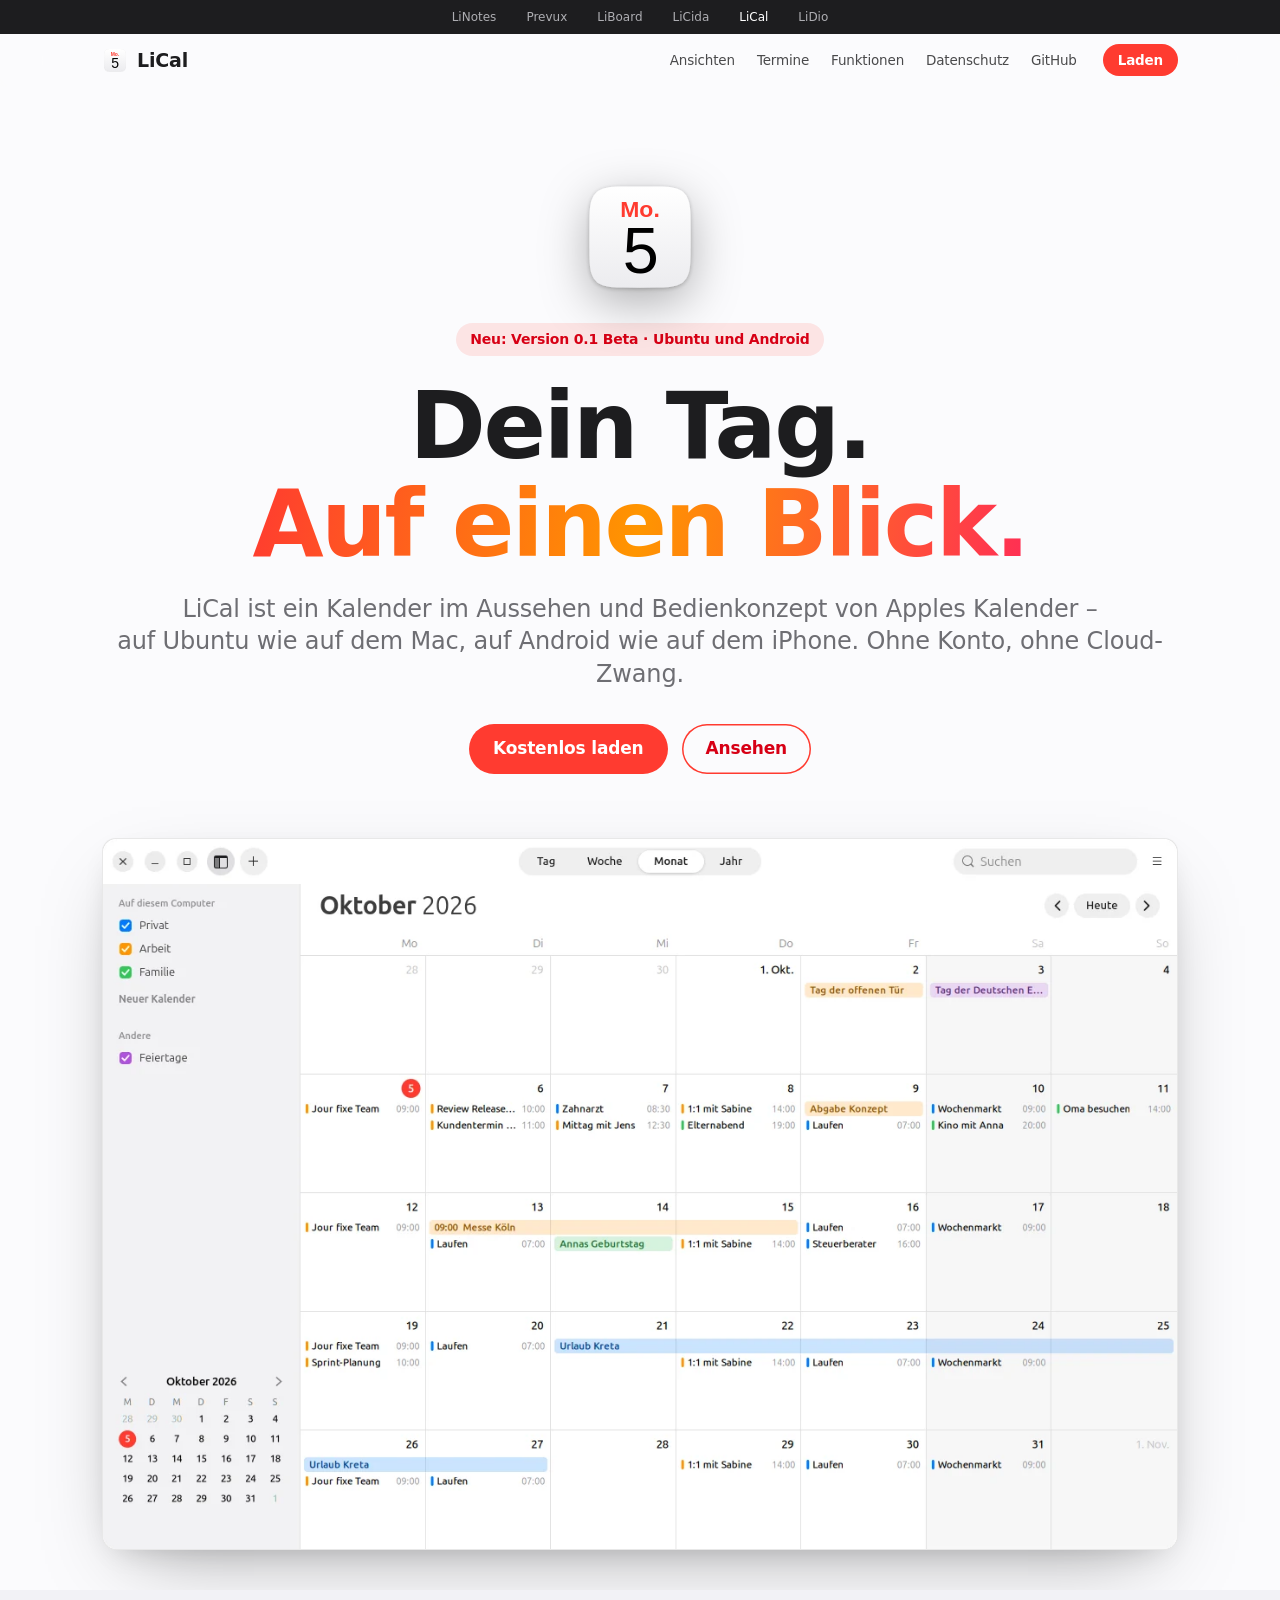
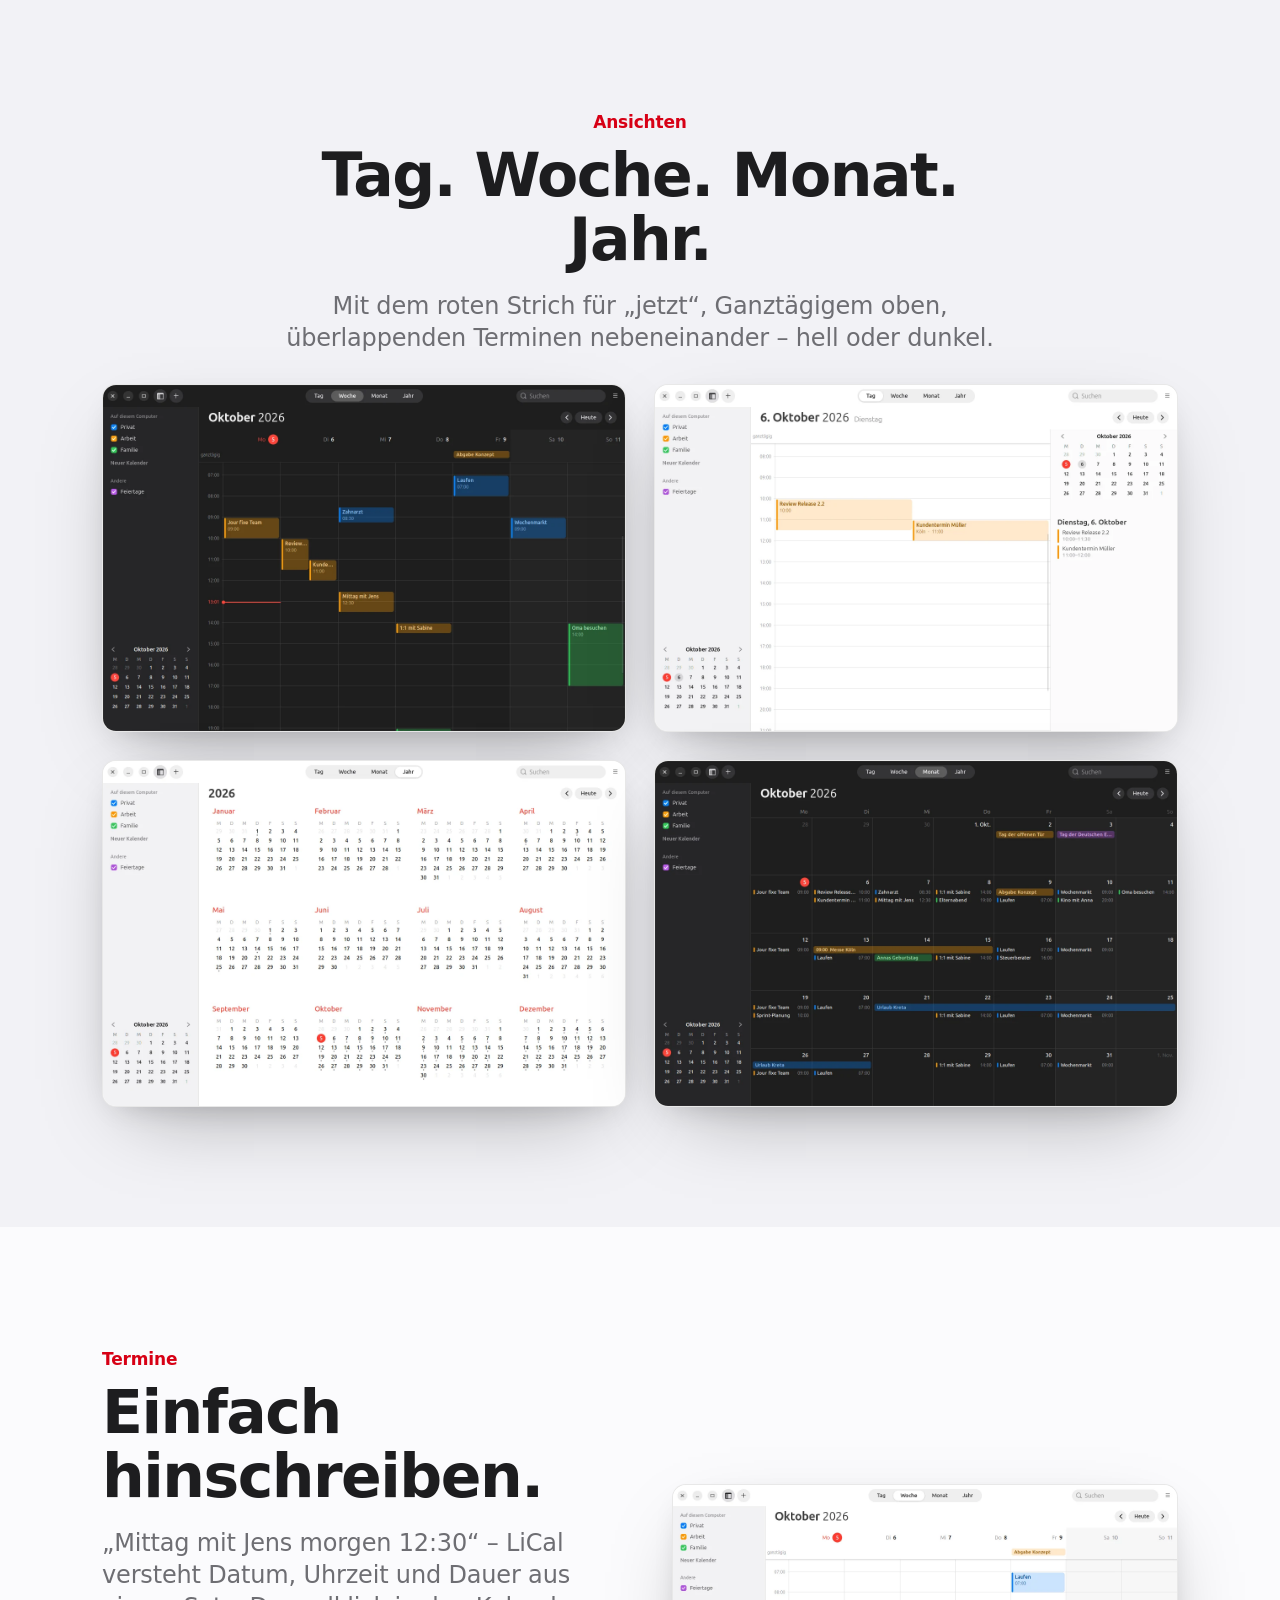
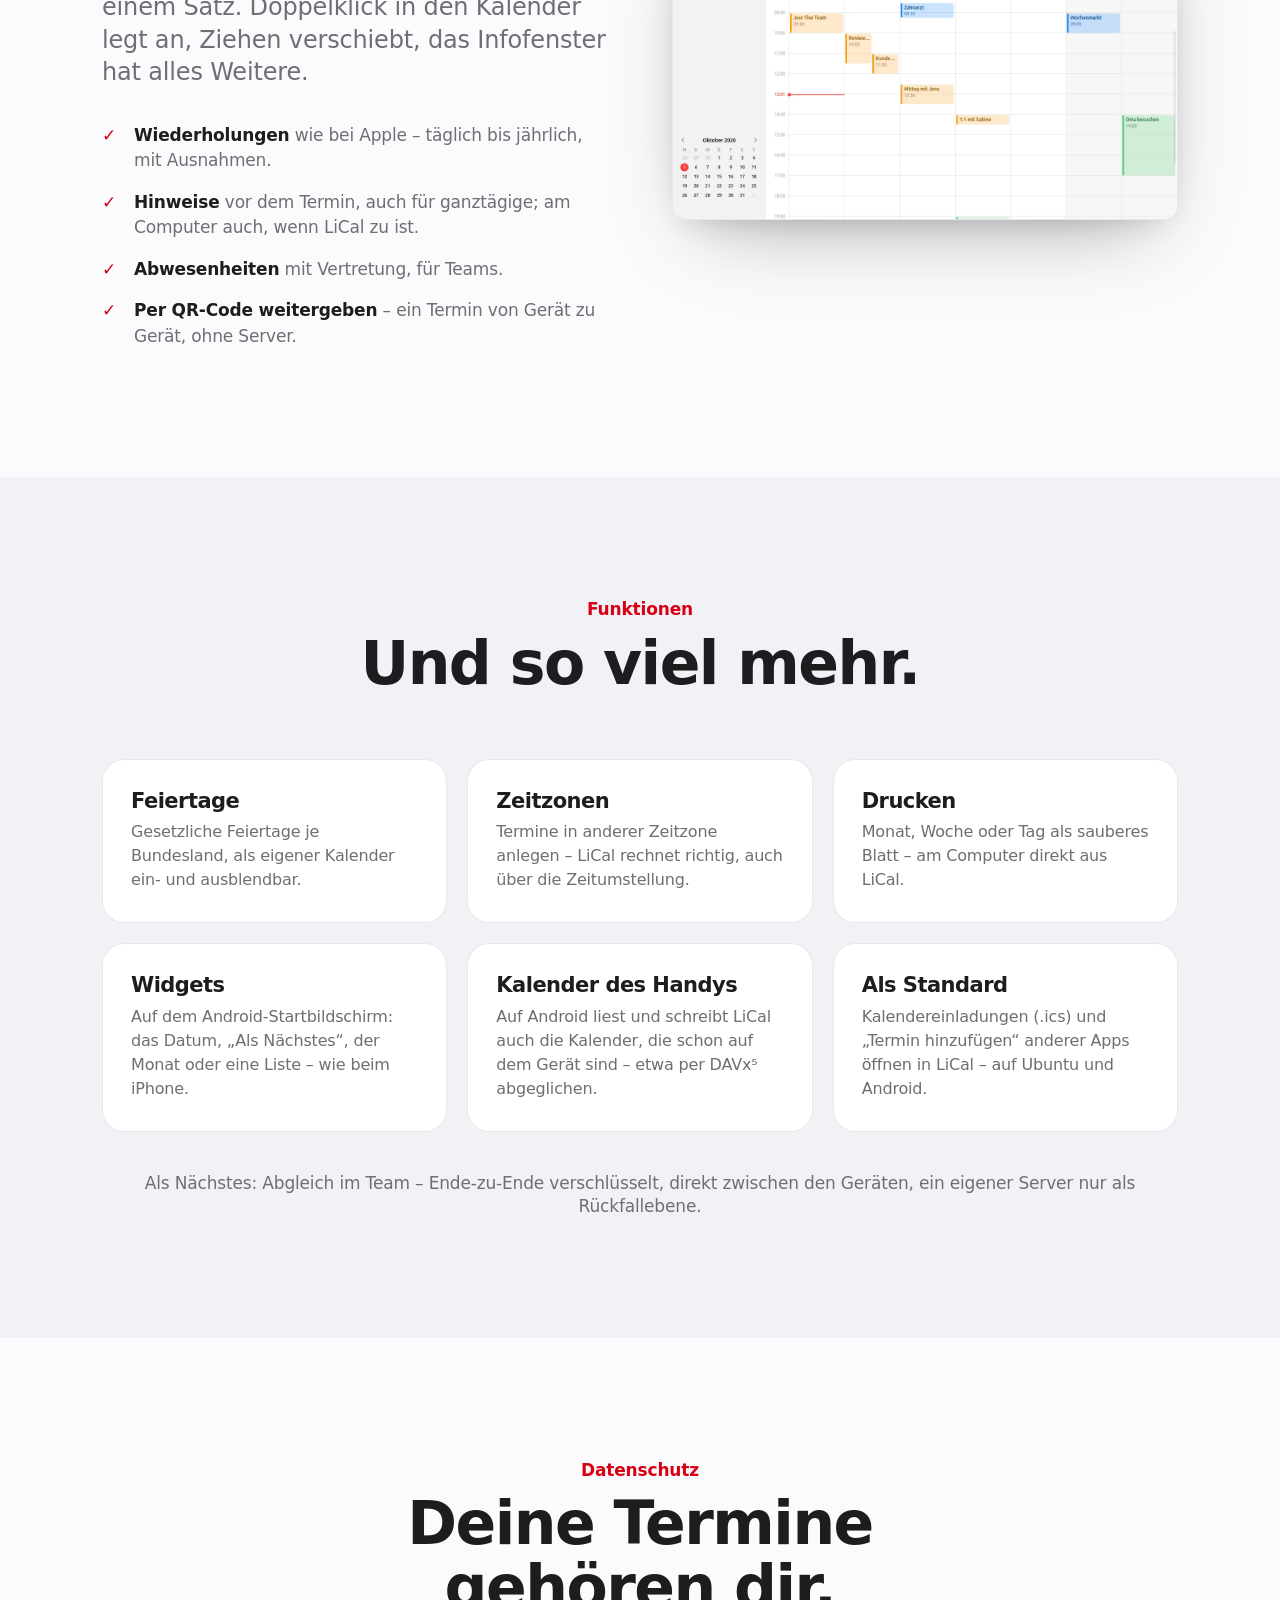
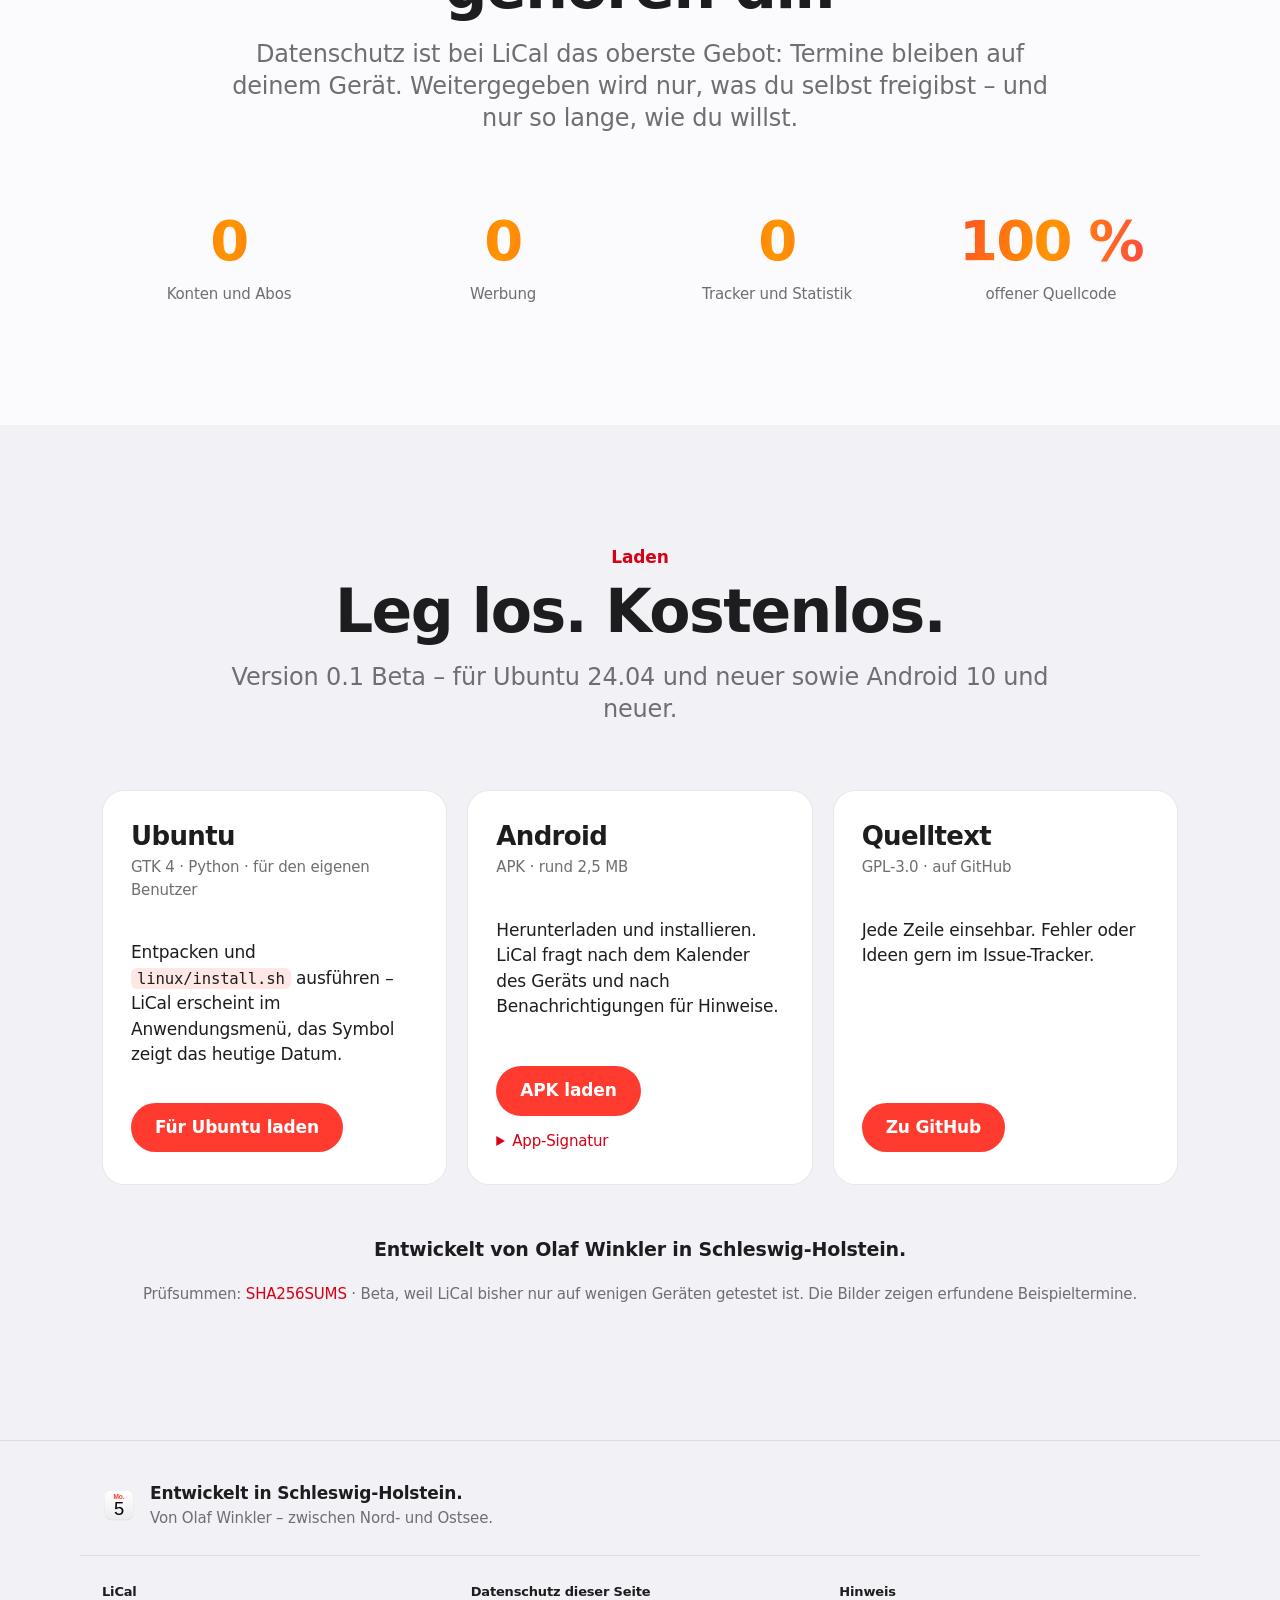
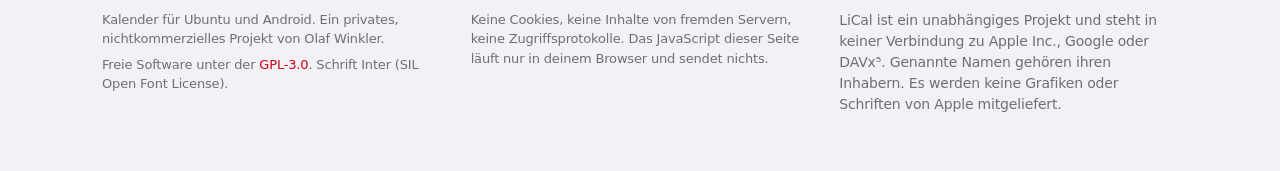
==== homepage/index.html @ 3de43368 "LiCal 0.1 Beta – Kalender für Ubuntu und Android im Stil von Apples Kalender Co-Authored-By: Claude " ====
<!doctype html>
<html lang="de">
<head>
<meta charset="utf-8">
<meta name="viewport" content="width=device-width, initial-scale=1, viewport-fit=cover">
<title>LiCal – Der Kalender, wie man ihn von Apple kennt</title>
<meta name="description" content="LiCal ist ein Kalender für Ubuntu und Android im Aussehen und Bedienkonzept von Apples Kalender – Monat, Woche, Tag und Jahr, Hinweise, Feiertage, Widgets. Ohne Konto, ohne Werbung, ohne Datensammlung.">
<link rel="icon" href="lical.svg" type="image/svg+xml">
<link rel="stylesheet" href="site.css">
</head>
<body>

<div class="apps">
  <div class="wrap">
    <a href="https://lisoft.goip.de/linotes/">LiNotes</a>
    <a href="https://lisoft.goip.de/prevux/">Prevux</a>
    <a href="https://lisoft.goip.de/liboard/">LiBoard</a>
    <a href="https://lisoft.goip.de/licida/">LiCida</a>
    <a href="https://lisoft.goip.de/lical/" aria-current="page">LiCal</a>
    <a href="https://lisoft.goip.de/lidio/">LiDio</a>
  </div>
</div>

<header class="nav">
  <div class="wrap">
    <a class="brand" href="#"><img src="lical.svg" alt="">LiCal</a>
    <nav class="links">
      <a href="#ansichten">Ansichten</a>
      <a href="#termine">Termine</a>
      <a href="#funktionen">Funktionen</a>
      <a href="#datenschutz">Datenschutz</a>
      <a href="https://github.com/veritasX1/LiCal">GitHub</a>
    </nav>
    <a class="btn small cta" href="#laden">Laden</a>
  </div>
</header>

<main>

<section class="hero">
  <div class="wrap">
    <img class="app-icon reveal" src="lical.svg" alt="LiCal-Symbol" width="120" height="120">
    <span class="badge reveal">Neu: Version 0.1 Beta · Ubuntu und Android</span>
    <h1 class="display reveal d1">Dein Tag.<br><span class="gradient-text">Auf einen Blick.</span></h1>
    <p class="lead reveal d2">LiCal ist ein Kalender im Aussehen und Bedienkonzept von Apples Kalender –<br>auf Ubuntu wie auf dem Mac, auf Android wie auf dem iPhone. Ohne Konto, ohne Cloud-Zwang.</p>
    <div class="actions reveal d3">
      <a class="btn" href="#laden">Kostenlos laden</a>
      <a class="btn ghost" href="#ansichten">Ansehen</a>
    </div>
    <div class="hero-shot reveal"><div class="window"><img src="img/month.webp" alt="LiCal unter Ubuntu: Monatsansicht Oktober mit Terminen in Kalenderfarben" width="1600" height="1056"></div></div>
  </div>
</section>

<section id="ansichten" class="alt">
  <div class="wrap section-head reveal" style="margin-bottom: 30px">
    <p class="eyebrow">Ansichten</p>
    <h2 class="headline">Tag. Woche. Monat. Jahr.</h2>
    <p class="lead">Mit dem roten Strich für „jetzt“, Ganztägigem oben, überlappenden Terminen nebeneinander – hell oder dunkel.</p>
  </div>
  <div class="wrap twin">
    <figure class="reveal" style="margin:0"><div class="window"><img src="img/week-dunkel.webp" alt="Wochenansicht im dunklen Erscheinungsbild" loading="lazy"></div></figure>
    <figure class="reveal d1" style="margin:0"><div class="window"><img src="img/day.webp" alt="Tagesansicht mit Zeitachse und Tagesübersicht" loading="lazy"></div></figure>
    <figure class="reveal" style="margin:0"><div class="window"><img src="img/year.webp" alt="Jahresansicht mit zwölf Monaten" loading="lazy"></div></figure>
    <figure class="reveal d1" style="margin:0"><div class="window"><img src="img/month-dunkel.webp" alt="Monatsansicht dunkel" loading="lazy"></div></figure>
  </div>
</section>

<section id="termine">
  <div class="wrap">
    <div class="split">
      <div class="reveal">
        <p class="eyebrow">Termine</p>
        <h2 class="headline">Einfach<br>hinschreiben.</h2>
        <p class="lead">„Mittag mit Jens morgen 12:30“ – LiCal versteht Datum, Uhrzeit und Dauer aus einem Satz. Doppelklick in den Kalender legt an, Ziehen verschiebt, das Infofenster hat alles Weitere.</p>
        <ul class="checks">
          <li><b>Wiederholungen</b> wie bei Apple – täglich bis jährlich, mit Ausnahmen.</li>
          <li><b>Hinweise</b> vor dem Termin, auch für ganztägige; am Computer auch, wenn LiCal zu ist.</li>
          <li><b>Abwesenheiten</b> mit Vertretung, für Teams.</li>
          <li><b>Per QR-Code weitergeben</b> – ein Termin von Gerät zu Gerät, ohne Server.</li>
        </ul>
      </div>
      <div class="reveal d1"><div class="window"><img src="img/week.webp" alt="Wochenansicht" loading="lazy"></div></div>
    </div>
  </div>
</section>

<section id="funktionen" class="alt">
  <div class="wrap">
    <div class="section-head reveal">
      <p class="eyebrow">Funktionen</p>
      <h2 class="headline">Und so viel mehr.</h2>
    </div>
    <div class="tiles">
      <div class="tile reveal"><h3>Feiertage</h3><p>Gesetzliche Feiertage je Bundesland, als eigener Kalender ein- und ausblendbar.</p></div>
      <div class="tile reveal d1"><h3>Zeitzonen</h3><p>Termine in anderer Zeitzone anlegen – LiCal rechnet richtig, auch über die Zeitumstellung.</p></div>
      <div class="tile reveal d2"><h3>Drucken</h3><p>Monat, Woche oder Tag als sauberes Blatt – am Computer direkt aus LiCal.</p></div>
      <div class="tile reveal"><h3>Widgets</h3><p>Auf dem Android-Startbildschirm: das Datum, „Als Nächstes“, der Monat oder eine Liste – wie beim iPhone.</p></div>
      <div class="tile reveal d1"><h3>Kalender des Handys</h3><p>Auf Android liest und schreibt LiCal auch die Kalender, die schon auf dem Gerät sind – etwa per DAVx⁵ abgeglichen.</p></div>
      <div class="tile reveal d2"><h3>Als Standard</h3><p>Kalendereinladungen (.ics) und „Termin hinzufügen“ anderer Apps öffnen in LiCal – auf Ubuntu und Android.</p></div>
    </div>
    <p class="center lead reveal" style="margin-top: 40px; font-size: 17px">Als Nächstes: Abgleich im Team – Ende-zu-Ende verschlüsselt, direkt zwischen den Geräten, ein eigener Server nur als Rückfallebene.</p>
  </div>
</section>

<section id="datenschutz">
  <div class="wrap">
    <div class="section-head reveal">
      <p class="eyebrow">Datenschutz</p>
      <h2 class="headline">Deine Termine<br>gehören dir.</h2>
      <p class="lead">Datenschutz ist bei LiCal das oberste Gebot: Termine bleiben auf deinem Gerät. Weitergegeben wird nur, was du selbst freigibst – und nur so lange, wie du willst.</p>
    </div>
    <div class="facts">
      <div class="reveal"><div class="num gradient-text">0</div><div class="lbl">Konten und Abos</div></div>
      <div class="reveal d1"><div class="num gradient-text">0</div><div class="lbl">Werbung</div></div>
      <div class="reveal d2"><div class="num gradient-text">0</div><div class="lbl">Tracker und Statistik</div></div>
      <div class="reveal d3"><div class="num gradient-text">100 %</div><div class="lbl">offener Quellcode</div></div>
    </div>
  </div>
</section>

<section id="laden" class="alt">
  <div class="wrap">
    <div class="section-head reveal">
      <p class="eyebrow">Laden</p>
      <h2 class="headline">Leg los. Kostenlos.</h2>
      <p class="lead">Version 0.1 Beta – für Ubuntu 24.04 und neuer sowie Android 10 und neuer.</p>
    </div>
    <div class="downloads">
      <div class="download reveal">
        <h3>Ubuntu</h3>
        <div class="meta">GTK 4 · Python · für den eigenen Benutzer</div>
        <div class="grow"><p>Entpacken und <code class="inline">linux/install.sh</code> ausführen – LiCal erscheint im Anwendungsmenü, das Symbol zeigt das heutige Datum.</p></div>
        <a class="btn" href="download/LiCal-0.1b-ubuntu.tar.gz">Für Ubuntu laden</a>
      </div>
      <div class="download reveal d1">
        <h3>Android</h3>
        <div class="meta">APK · rund 2,5 MB</div>
        <div class="grow"><p>Herunterladen und installieren. LiCal fragt nach dem Kalender des Geräts und nach Benachrichtigungen für Hinweise.</p></div>
        <a class="btn" href="download/LiCal-0.1b.apk">APK laden</a>
        <details><summary>App-Signatur</summary>
          <p>SHA-256: <code style="word-break: break-all">b53ba4b14abd79e1d31be87858fc0e9a59f13baef9a8531a01cefaddf93ebed9</code></p>
        </details>
      </div>
      <div class="download reveal d2">
        <h3>Quelltext</h3>
        <div class="meta">GPL-3.0 · auf GitHub</div>
        <div class="grow"><p>Jede Zeile einsehbar. Fehler oder Ideen gern im Issue-Tracker.</p></div>
        <a class="btn" href="https://github.com/veritasX1/LiCal">Zu GitHub</a>
      </div>
    </div>
    <p class="center reveal" style="margin-top: 50px; font-size: 19px; font-weight: 600">Entwickelt von Olaf Winkler in Schleswig-Holstein.</p>
    <p class="center" style="margin-top: 10px; color: var(--muted); font-size: 15px">Prüfsummen: <a href="download/SHA256SUMS">SHA256SUMS</a> · Beta, weil LiCal bisher nur auf wenigen Geräten getestet ist. Die Bilder zeigen erfundene Beispieltermine.</p>
  </div>
</section>

</main>

<footer>
  <div class="wrap made">
    <img src="lical.svg" alt="" width="34" height="34">
    <p><b>Entwickelt in Schleswig-Holstein.</b><br>Von Olaf Winkler – zwischen Nord- und Ostsee.</p>
  </div>
  <div class="wrap cols">
    <div>
      <h4>LiCal</h4>
      <p>Kalender für Ubuntu und Android. Ein privates, nichtkommerzielles Projekt von Olaf Winkler.</p>
      <p>Freie Software unter der <a href="https://github.com/veritasX1/LiCal/blob/main/LICENSE">GPL-3.0</a>. Schrift Inter (SIL Open Font License).</p>
    </div>
    <div>
      <h4>Datenschutz dieser Seite</h4>
      <p>Keine Cookies, keine Inhalte von fremden Servern, keine Zugriffsprotokolle. Das JavaScript dieser Seite läuft nur in deinem Browser und sendet nichts.</p>
    </div>
    <div>
      <h4>Hinweis</h4>
      <p class="legal">LiCal ist ein unabhängiges Projekt und steht in keiner Verbindung zu Apple Inc., Google oder DAVx⁵. Genannte Namen gehören ihren Inhabern. Es werden keine Grafiken oder Schriften von Apple mitgeliefert.</p>
    </div>
  </div>
</footer>

<script src="site.js"></script>
</body>
</html>
---- homepage/site.css ----
/* LiCal – website. System fonts only, nothing loaded from other servers. */
:root {
  --bg: #fbfbfd;
  --bg-alt: #f2f2f6;
  --card: #ffffff;
  --text: #1d1d1f;
  --muted: #6e6e73;
  --line: rgba(0, 0, 0, 0.09);
  --accent: #ff3b30;
  --accent-text: #d70015;
  --accent-soft: rgba(255, 59, 48, 0.12);
  --on-accent: #ffffff;
  --shadow: 0 30px 80px -30px rgba(0, 0, 0, 0.35), 0 10px 30px -15px rgba(0, 0, 0, 0.2);
  --radius: 22px;
  --nav: rgba(251, 251, 253, 0.72);
  --font: -apple-system, BlinkMacSystemFont, "SF Pro Display", "Segoe UI", Ubuntu, Cantarell, "Noto Sans", system-ui, sans-serif;
  --mono: ui-monospace, "SF Mono", "Ubuntu Mono", "DejaVu Sans Mono", Menlo, monospace;
  color-scheme: light;
}
@media (prefers-color-scheme: dark) {
  :root {
    --bg: #000000;
    --bg-alt: #101012;
    --card: #1c1c1e;
    --text: #f5f5f7;
    --muted: #a1a1a6;
    --line: rgba(255, 255, 255, 0.12);
    --accent: #ff453a;
    --accent-text: #ff6961;
    --accent-soft: rgba(255, 69, 58, 0.16);
    --shadow: 0 30px 80px -30px rgba(0, 0, 0, 0.9), 0 10px 30px -15px rgba(0, 0, 0, 0.6);
    --nav: rgba(16, 16, 18, 0.72);
    color-scheme: dark;
  }
}

* { box-sizing: border-box; }
html { scroll-behavior: smooth; scroll-padding-top: 64px; }
body {
  margin: 0;
  background: var(--bg);
  color: var(--text);
  font: 17px/1.5 var(--font);
  letter-spacing: -0.01em;
  -webkit-font-smoothing: antialiased;
  overflow-x: hidden;
}
img { max-width: 100%; height: auto; display: block; }
a { color: var(--accent-text); text-decoration: none; }
a:hover { text-decoration: underline; }
code, pre, kbd { font-family: var(--mono); }
.wrap { max-width: 1120px; margin: 0 auto; padding: 0 22px; }
.narrow { max-width: 760px; margin: 0 auto; padding: 0 22px; }
.center { text-align: center; }

/* --- app strip (same on every app page) --- */
.apps { background: #1d1d1f; font-size: 12px; letter-spacing: 0; }
.apps .wrap { display: flex; justify-content: center; gap: 30px; height: 34px; align-items: center; }
.apps a { color: #d2d2d7; opacity: 0.8; }
.apps a:hover { opacity: 1; text-decoration: none; color: #fff; }
.apps a[aria-current] { color: #fff; opacity: 1; }

/* --- navigation --- */
.nav {
  position: sticky; top: 0; z-index: 50;
  background: var(--nav);
  backdrop-filter: saturate(180%) blur(20px);
  -webkit-backdrop-filter: saturate(180%) blur(20px);
  border-bottom: 1px solid transparent;
  transition: border-color 0.3s;
}
.nav.scrolled { border-bottom-color: var(--line); }
.nav .wrap { display: flex; align-items: center; gap: 26px; height: 52px; }
.nav .brand { display: flex; align-items: center; gap: 9px; font-weight: 600; color: var(--text); font-size: 19px; }
.nav .brand img { width: 26px; height: 26px; }
.nav .links { display: flex; gap: 22px; margin-left: auto; font-size: 13.5px; }
.nav .links a { color: var(--text); opacity: 0.8; }
.nav .links a:hover, .nav .links a.active { opacity: 1; text-decoration: none; color: var(--accent-text); }
.nav .cta { font-size: 13.5px; }
@media (max-width: 760px) { .nav .links { display: none; } .nav .cta { margin-left: auto; } }

/* --- buttons --- */
.btn {
  display: inline-flex; align-items: center; gap: 8px;
  padding: 12px 24px; border-radius: 980px;
  background: var(--accent); color: var(--on-accent); font-weight: 600; font-size: 17px;
  transition: transform 0.2s, filter 0.2s;
}
.btn:hover { text-decoration: none; filter: brightness(1.06); transform: translateY(-1px); }
.btn.small { padding: 6px 15px; font-size: 13.5px; }
.btn.ghost { background: transparent; color: var(--accent-text); box-shadow: inset 0 0 0 1.5px var(--accent); }
.link-arrow::after { content: " ›"; }

/* --- type --- */
.eyebrow { color: var(--accent-text); font-weight: 600; font-size: 17px; margin: 0 0 8px; }
h1, h2, h3 { letter-spacing: -0.025em; line-height: 1.07; margin: 0; }
.display { font-size: clamp(44px, 7.4vw, 92px); font-weight: 700; }
.headline { font-size: clamp(34px, 5vw, 60px); font-weight: 700; }
.title { font-size: clamp(26px, 3.2vw, 40px); font-weight: 700; }
.lead { font-size: clamp(19px, 2vw, 24px); color: var(--muted); line-height: 1.35; margin: 18px 0 0; font-weight: 500; }
.gradient-text {
  background: linear-gradient(100deg, #ff3b30 0%, #ff9500 50%, #ff2d55 100%);
  -webkit-background-clip: text; background-clip: text; color: transparent;
}

/* --- sections --- */
section { padding: 120px 0; }
section.alt { background: var(--bg-alt); }
.section-head { max-width: 820px; margin: 0 auto 64px; text-align: center; }

/* --- hero --- */
.hero { padding: 90px 0 40px; text-align: center; overflow: hidden; }
.hero .badge {
  display: inline-block; padding: 6px 14px; border-radius: 980px; font-size: 14px; font-weight: 600;
  background: var(--accent-soft); color: var(--accent-text); margin-bottom: 22px;
}
.hero .actions { display: flex; gap: 14px; justify-content: center; flex-wrap: wrap; margin-top: 34px; }
.hero-stage { position: relative; margin: 70px auto 0; max-width: 1080px; padding-bottom: 40px; }
.hero-stage .window { transform: perspective(2400px) rotateX(var(--tilt, 8deg)) scale(var(--scale, 0.96)); transform-origin: 50% 0; transition: transform 0.1s linear; }
.hero-stage .phone { position: absolute; right: -2%; bottom: -10px; width: 23%; min-width: 150px; }

/* --- device frames --- */
.window {
  border-radius: 14px; overflow: hidden; box-shadow: var(--shadow);
  border: 1px solid var(--line); background: var(--card);
}
.phone {
  border-radius: 46px; padding: 10px; background: #111;
  box-shadow: var(--shadow), inset 0 0 0 2px #2a2a2c;
}
.phone img { border-radius: 37px; width: 100%; }
.phone::before {
  content: ""; position: absolute; left: 50%; top: 18px; width: 26%; height: 22px; transform: translateX(-50%);
  background: #111; border-radius: 20px; z-index: 2;
}
.phone { position: relative; }

/* --- reveal animation --- */
.reveal { opacity: 0; transform: translateY(40px); transition: opacity 0.9s cubic-bezier(.2,.7,.2,1), transform 0.9s cubic-bezier(.2,.7,.2,1); }
.reveal.in { opacity: 1; transform: none; }
.reveal.d1 { transition-delay: 0.08s; } .reveal.d2 { transition-delay: 0.16s; } .reveal.d3 { transition-delay: 0.24s; }
@media (prefers-reduced-motion: reduce) { .reveal { opacity: 1; transform: none; transition: none; } .hero-stage .window { transform: none !important; } }

/* --- story: sticky picture, text steps --- */
.story { display: grid; grid-template-columns: 0.85fr 1.15fr; gap: 60px; align-items: start; }
.story .steps .step { min-height: 70vh; display: flex; flex-direction: column; justify-content: center; opacity: 0.28; transition: opacity 0.5s; }
.story .steps .step.active { opacity: 1; }
.story .steps .step h3 { font-size: clamp(26px, 3vw, 36px); margin-bottom: 14px; }
.story .steps .step p { color: var(--muted); font-size: 19px; margin: 0; }
.story .stage { position: sticky; top: 14vh; height: 72vh; display: flex; align-items: center; }
.story .stage .frames { position: relative; width: 100%; aspect-ratio: 16 / 10; }
.story .stage .window { position: absolute; inset: 0; opacity: 0; transform: scale(0.97); transition: opacity 0.6s, transform 0.6s; }
.story .stage .window.show { opacity: 1; transform: none; }
.story .stage .window img { width: 100%; height: 100%; object-fit: cover; object-position: top left; }
@media (max-width: 900px) {
  .story { grid-template-columns: 1fr; }
  .story .stage { display: none; }
  .story .steps .step { min-height: 0; opacity: 1; padding: 30px 0; }
  .story .steps .step .mobile-shot { display: block; margin-top: 22px; }
}
.story .mobile-shot { display: none; }

/* --- tiles --- */
.tiles { display: grid; grid-template-columns: repeat(3, 1fr); gap: 20px; }
.tile {
  background: var(--card); border-radius: var(--radius); padding: 30px 28px; border: 1px solid var(--line);
  transition: transform 0.35s, box-shadow 0.35s;
}
.tile:hover { transform: translateY(-4px); box-shadow: var(--shadow); }
.tile .icon { font-size: 30px; line-height: 1; margin-bottom: 18px; display: inline-flex; width: 52px; height: 52px; border-radius: 14px; align-items: center; justify-content: center; background: var(--accent-soft); }
.tile h3 { font-size: 21px; margin-bottom: 8px; }
.tile p { color: var(--muted); margin: 0; font-size: 16px; }
.tile.wide { grid-column: span 2; }
@media (max-width: 900px) { .tiles { grid-template-columns: 1fr 1fr; } }
@media (max-width: 600px) { .tiles { grid-template-columns: 1fr; } .tile.wide { grid-column: auto; } }

/* --- segmented control + showcase --- */
.segmented { display: inline-flex; padding: 4px; border-radius: 980px; background: var(--card); border: 1px solid var(--line); gap: 2px; flex-wrap: wrap; justify-content: center; }
.segmented button {
  border: 0; background: transparent; color: var(--text); font: 600 15px var(--font); padding: 9px 18px; border-radius: 980px; cursor: pointer;
  transition: background 0.25s, color 0.25s;
}
.segmented button.on { background: var(--accent); color: var(--on-accent); }
.showcase { display: grid; grid-template-columns: 1fr 260px; gap: 40px; align-items: end; margin-top: 46px; }
.showcase .caption { grid-column: 1 / -1; text-align: center; color: var(--muted); font-size: 18px; min-height: 2.8em; }
.showcase .window, .showcase .phone { transition: opacity 0.35s; }
.showcase.fading .window, .showcase.fading .phone { opacity: 0; }
@media (max-width: 800px) { .showcase { grid-template-columns: 1fr; } .showcase .phone { width: 60%; margin: 0 auto; } }

/* --- carousel of phone screens --- */
.carousel { display: flex; gap: 28px; overflow-x: auto; scroll-snap-type: x mandatory; padding: 20px 22px 40px; scrollbar-width: none; }
.carousel::-webkit-scrollbar { display: none; }
.carousel figure { flex: 0 0 250px; margin: 0; scroll-snap-align: center; text-align: center; }
.carousel figcaption { margin-top: 16px; font-weight: 600; }
.carousel figcaption span { display: block; font-weight: 400; color: var(--muted); font-size: 15px; }
.carousel-nav { display: flex; justify-content: center; gap: 12px; }
.carousel-nav button {
  width: 40px; height: 40px; border-radius: 50%; border: 0; background: var(--card); color: var(--text); font-size: 20px; cursor: pointer;
  box-shadow: inset 0 0 0 1px var(--line);
}

/* --- split feature --- */
.split { display: grid; grid-template-columns: 1fr 1fr; gap: 64px; align-items: center; }
.split.reverse > :first-child { order: 2; }
.split ul.checks { list-style: none; padding: 0; margin: 26px 0 0; }
.split ul.checks li { padding: 8px 0 8px 32px; position: relative; color: var(--muted); }
.split ul.checks li b { color: var(--text); font-weight: 600; }
.split ul.checks li::before { content: "✓"; position: absolute; left: 0; color: var(--accent-text); font-weight: 700; }
@media (max-width: 900px) { .split { grid-template-columns: 1fr; gap: 40px; } .split.reverse > :first-child { order: 0; } }

/* --- privacy numbers --- */
.facts { display: grid; grid-template-columns: repeat(4, 1fr); gap: 20px; text-align: center; margin-top: 60px; }
.facts .num { font-size: clamp(36px, 4.4vw, 56px); font-weight: 700; letter-spacing: -0.03em; }
.facts .lbl { color: var(--muted); font-size: 15px; }
@media (max-width: 700px) { .facts { grid-template-columns: 1fr 1fr; } }

/* --- download cards --- */
.downloads { display: grid; grid-template-columns: repeat(3, 1fr); gap: 20px; }
.download { min-width: 0; background: var(--card); border: 1px solid var(--line); border-radius: var(--radius); padding: 32px 28px; display: flex; flex-direction: column; }
.download h3 { font-size: 26px; margin-bottom: 6px; }
.download .meta { color: var(--muted); font-size: 15px; margin-bottom: 22px; }
.download .grow { flex: 1; }
.download .btn { align-self: flex-start; margin-top: 18px; }
.download details { margin-top: 14px; color: var(--muted); font-size: 15px; }
.download details summary { cursor: pointer; color: var(--accent-text); }
.download .qr { width: 150px; margin: 14px 0; background: #fff; padding: 8px; border-radius: 12px; }
@media (max-width: 900px) { .downloads { grid-template-columns: 1fr; } }

/* --- code / terminal --- */
.terminal {
  position: relative; background: #1c1c1e; color: #f5f5f7; border-radius: 14px; overflow: hidden;
  box-shadow: var(--shadow); font: 14.5px/1.6 var(--mono); margin: 22px 0;
}
.terminal .bar { display: flex; gap: 7px; padding: 12px 14px; background: #2c2c2e; }
.terminal .bar i { width: 12px; height: 12px; border-radius: 50%; background: #ff5f57; }
.terminal .bar i:nth-child(2) { background: #febc2e; } .terminal .bar i:nth-child(3) { background: #28c840; }
.terminal .bar span { margin-left: 10px; color: #a1a1a6; font-size: 12.5px; font-family: var(--font); }
.terminal pre { margin: 0; padding: 18px 20px; overflow-x: auto; white-space: pre; }
.terminal .p { color: #9d9bff; } .terminal .ok { color: #30d158; } .terminal .dim { color: #8e8e93; } .terminal .b { font-weight: 700; color: #fff; }
.copy {
  position: absolute; right: 10px; top: 6px; border: 0; border-radius: 8px; padding: 4px 10px; font: 600 12.5px var(--font);
  background: rgba(255, 255, 255, 0.12); color: #fff; cursor: pointer;
}
.copy.done { background: #30d158; color: #000; }
code.inline { background: var(--accent-soft); padding: 1px 6px; border-radius: 6px; font-size: 0.92em; }
kbd { font-size: 0.85em; padding: 2px 7px; border-radius: 6px; border: 1px solid var(--line); background: var(--card); box-shadow: 0 1px 0 var(--line); }

/* --- docs pages (help, server) --- */
.docs { display: grid; grid-template-columns: 240px 1fr; gap: 56px; padding-top: 50px; padding-bottom: 100px; }
.docs nav.toc { position: sticky; top: 76px; align-self: start; max-height: calc(100vh - 100px); overflow-y: auto; font-size: 14.5px; }
.docs nav.toc .search { width: 100%; padding: 9px 12px; border-radius: 10px; border: 1px solid var(--line); background: var(--card); color: var(--text); font: 15px var(--font); margin-bottom: 16px; }
.docs nav.toc h4 { margin: 18px 0 6px; font-size: 12px; text-transform: uppercase; letter-spacing: 0.06em; color: var(--muted); }
.docs nav.toc a { display: block; padding: 5px 10px; border-radius: 8px; color: var(--text); opacity: 0.8; }
.docs nav.toc a:hover { background: var(--accent-soft); text-decoration: none; opacity: 1; }
.docs nav.toc a.active { background: var(--accent-soft); color: var(--accent-text); opacity: 1; font-weight: 600; }
.docs article h1 { font-size: clamp(38px, 5vw, 56px); margin-bottom: 14px; }
.docs article > .lead { margin-bottom: 40px; }
.docs article section { padding: 34px 0 30px; border-top: 1px solid var(--line); }
.docs article section:first-of-type { border-top: 0; }
.docs article h2 { font-size: 30px; margin-bottom: 14px; }
.docs article h3 { font-size: 20px; margin: 26px 0 8px; }
.docs article p, .docs article li { color: var(--muted); }
.docs article p b, .docs article li b { color: var(--text); }
.docs article ol, .docs article ul { padding-left: 22px; }
.docs article li { margin: 6px 0; }
.docs .shots { display: grid; grid-template-columns: 1fr 200px; gap: 26px; align-items: end; margin: 22px 0 8px; }
.docs .shots.single { grid-template-columns: 1fr; }
.docs .shots .phone { border-radius: 30px; padding: 6px; }
.docs .shots .phone img { border-radius: 25px; }
.docs .shots .phone::before { top: 11px; height: 14px; }
.docs .note { background: var(--accent-soft); border-radius: 14px; padding: 14px 18px; margin: 18px 0; color: var(--text); font-size: 16px; }
.docs .tag { display: inline-block; font-size: 12px; font-weight: 600; padding: 2px 8px; border-radius: 6px; background: var(--card); border: 1px solid var(--line); color: var(--muted); margin-right: 4px; vertical-align: 2px; }
.docs section.hidden { display: none; }
.docs .steps-list { counter-reset: step; list-style: none; padding: 0; }
.docs .steps-list > li { counter-increment: step; position: relative; padding: 4px 0 18px 54px; }
.docs .steps-list > li::before {
  content: counter(step); position: absolute; left: 0; top: 0; width: 36px; height: 36px; border-radius: 50%;
  background: var(--accent); color: var(--on-accent); font-weight: 700; display: flex; align-items: center; justify-content: center;
}
.docs .steps-list > li > b:first-child { display: block; color: var(--text); font-size: 19px; margin-bottom: 4px; }
@media (max-width: 900px) { .docs { grid-template-columns: 1fr; } .docs nav.toc { position: static; max-height: none; } .docs .shots { grid-template-columns: 1fr; } .docs .shots .phone { width: 60%; margin: 0 auto; } }

/* --- lightbox --- */
.zoomable { cursor: zoom-in; }
.lightbox {
  position: fixed; inset: 0; z-index: 100; background: rgba(0, 0, 0, 0.82); display: flex; align-items: center; justify-content: center;
  padding: 30px; opacity: 0; pointer-events: none; transition: opacity 0.25s; cursor: zoom-out;
}
.lightbox.open { opacity: 1; pointer-events: auto; }
.lightbox img { max-width: 100%; max-height: 100%; border-radius: 12px; box-shadow: 0 30px 90px rgba(0, 0, 0, 0.6); }

/* --- footer --- */
footer { background: var(--bg-alt); color: var(--muted); font-size: 13px; padding: 40px 0 50px; border-top: 1px solid var(--line); }
footer .made { display: flex; align-items: center; gap: 14px; padding-bottom: 26px; margin-bottom: 26px; border-bottom: 1px solid var(--line); }
footer .made p { margin: 0; font-size: 15px; color: var(--muted); }
footer .made b { color: var(--text); font-size: 17px; }
footer .cols { display: grid; grid-template-columns: repeat(3, 1fr); gap: 30px; }
footer h4 { color: var(--text); font-size: 13px; margin: 0 0 8px; }
footer p { margin: 0 0 6px; }
@media (max-width: 700px) { footer .cols { grid-template-columns: 1fr; } }

/* --- diagram (server page) --- */
.diagram { background: var(--card); border: 1px solid var(--line); border-radius: var(--radius); padding: 26px; margin: 22px 0; }
.diagram svg { width: 100%; height: auto; }
.diagram text { fill: var(--text); font: 600 14px var(--font); }
.diagram .sub { fill: var(--muted); font-weight: 400; font-size: 12.5px; }
.diagram .box { fill: var(--bg-alt); stroke: var(--line); }
.diagram .acc { fill: var(--accent-soft); stroke: var(--accent); }
.diagram .wire { stroke: var(--accent); stroke-width: 2; fill: none; stroke-dasharray: 6 6; animation: flow 1.2s linear infinite; }
@keyframes flow { to { stroke-dashoffset: -24; } }

/* window with an overlapping phone (like the hero) */
.duo { position: relative; padding: 0 9% 40px 0; }
.duo .phone { position: absolute; right: 0; bottom: 0; width: 21%; min-width: 120px; }
.showcase.duo-wrap { display: block; max-width: 1000px; margin-left: auto; margin-right: auto; }
.showcase.duo-wrap .caption { margin-top: 26px; }
.docs .shots > div:not(.window):not(.phone) { align-self: start; }
@media (max-width: 600px) {
  .phone { border-radius: 26px; padding: 5px; }
  .phone img { border-radius: 22px; }
  .phone::before { top: 9px; height: 10px; }
  .hero-stage .phone, .duo .phone { width: 30%; min-width: 0; }
  .hero-stage .phone { right: 0; bottom: 0; }
  section { padding: 80px 0; }
}

/* --- shared with Prevux: app icon in the hero, line symbols in tiles, shortcut table --- */
.hero .app-icon { width: 120px; height: 120px; margin: 0 auto 26px; filter: drop-shadow(0 14px 24px rgba(0, 0, 0, 0.3)); }
.tile .icon svg { width: 26px; height: 26px; color: var(--accent-text); }
.install { display: grid; grid-template-columns: 1.25fr 0.75fr; gap: 20px; }
.install .download .btn { margin-top: 8px; }
table.keys { width: 100%; border-collapse: collapse; font-size: 15.5px; }
table.keys td { padding: 9px 0; border-bottom: 1px solid var(--line); vertical-align: top; color: var(--muted); }
table.keys td:last-child { text-align: right; white-space: nowrap; padding-left: 12px; }
table.keys tr:last-child td { border-bottom: 0; }
.download .note { background: var(--accent-soft); border-radius: 14px; padding: 14px 18px; margin: 18px 0 0; color: var(--text); font-size: 16px; }
@media (max-width: 900px) { .install { grid-template-columns: 1fr; } }

/* --- LiDio: window shots (Ubuntu) beside phone shots --- */
.solo-phone { max-width: 330px; margin: 64px auto 0; padding-bottom: 20px; }
@media (max-width: 600px) { .solo-phone { max-width: 260px; } }
@media (prefers-color-scheme: dark) {
  .gradient-text { background-image: linear-gradient(100deg, #ff9f0a 0%, #ffd60a 45%, #ff6482 100%); }
}

.hero-shot { max-width: 1080px; margin: 64px auto 0; }
.hero-shot .window img, .split .window img { width: 100%; display: block; }
.legal { color: var(--muted); font-size: 14px; }
.twin { display: grid; grid-template-columns: 1fr 1fr; gap: 28px; }
@media (max-width: 800px) { .twin { grid-template-columns: 1fr; } }
.share-card { max-width: 520px; margin: 0 auto; text-align: center; background: var(--card); border: 1px solid var(--line); border-radius: var(--radius); padding: 40px 30px; }
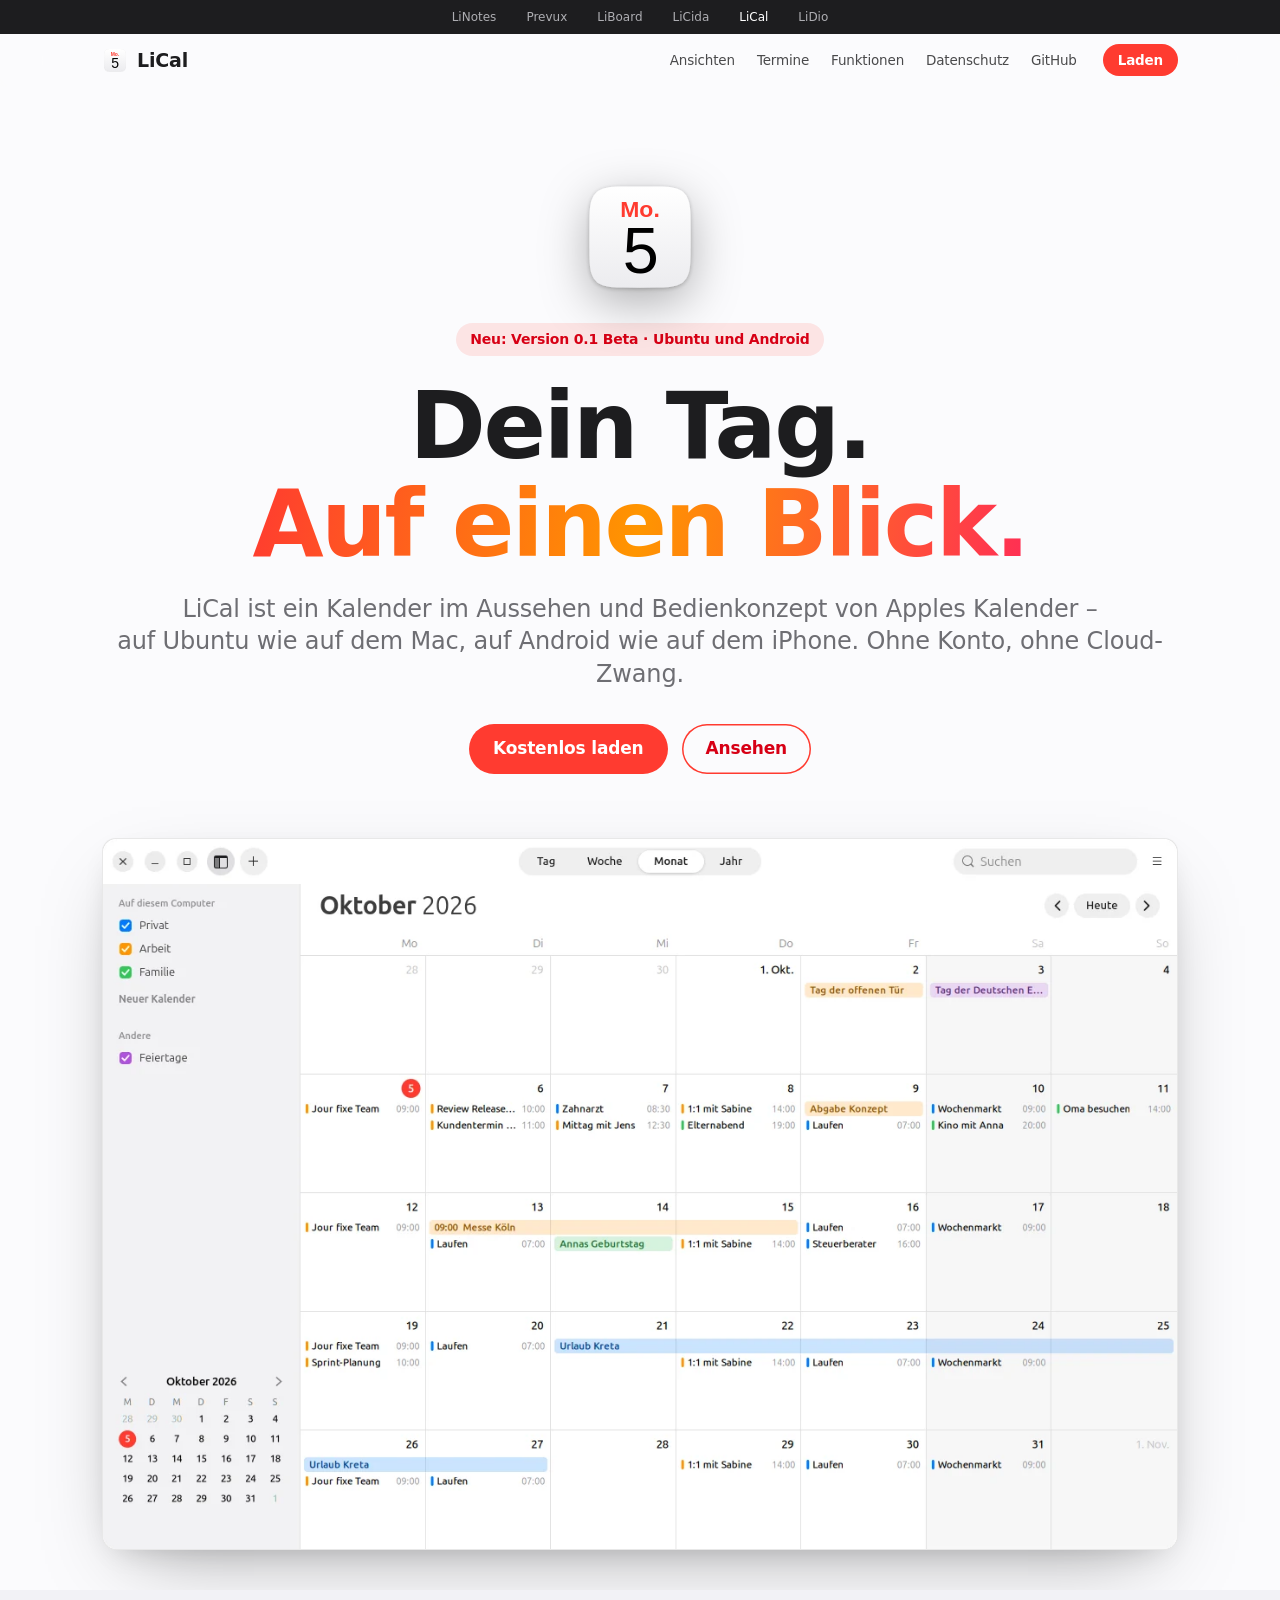
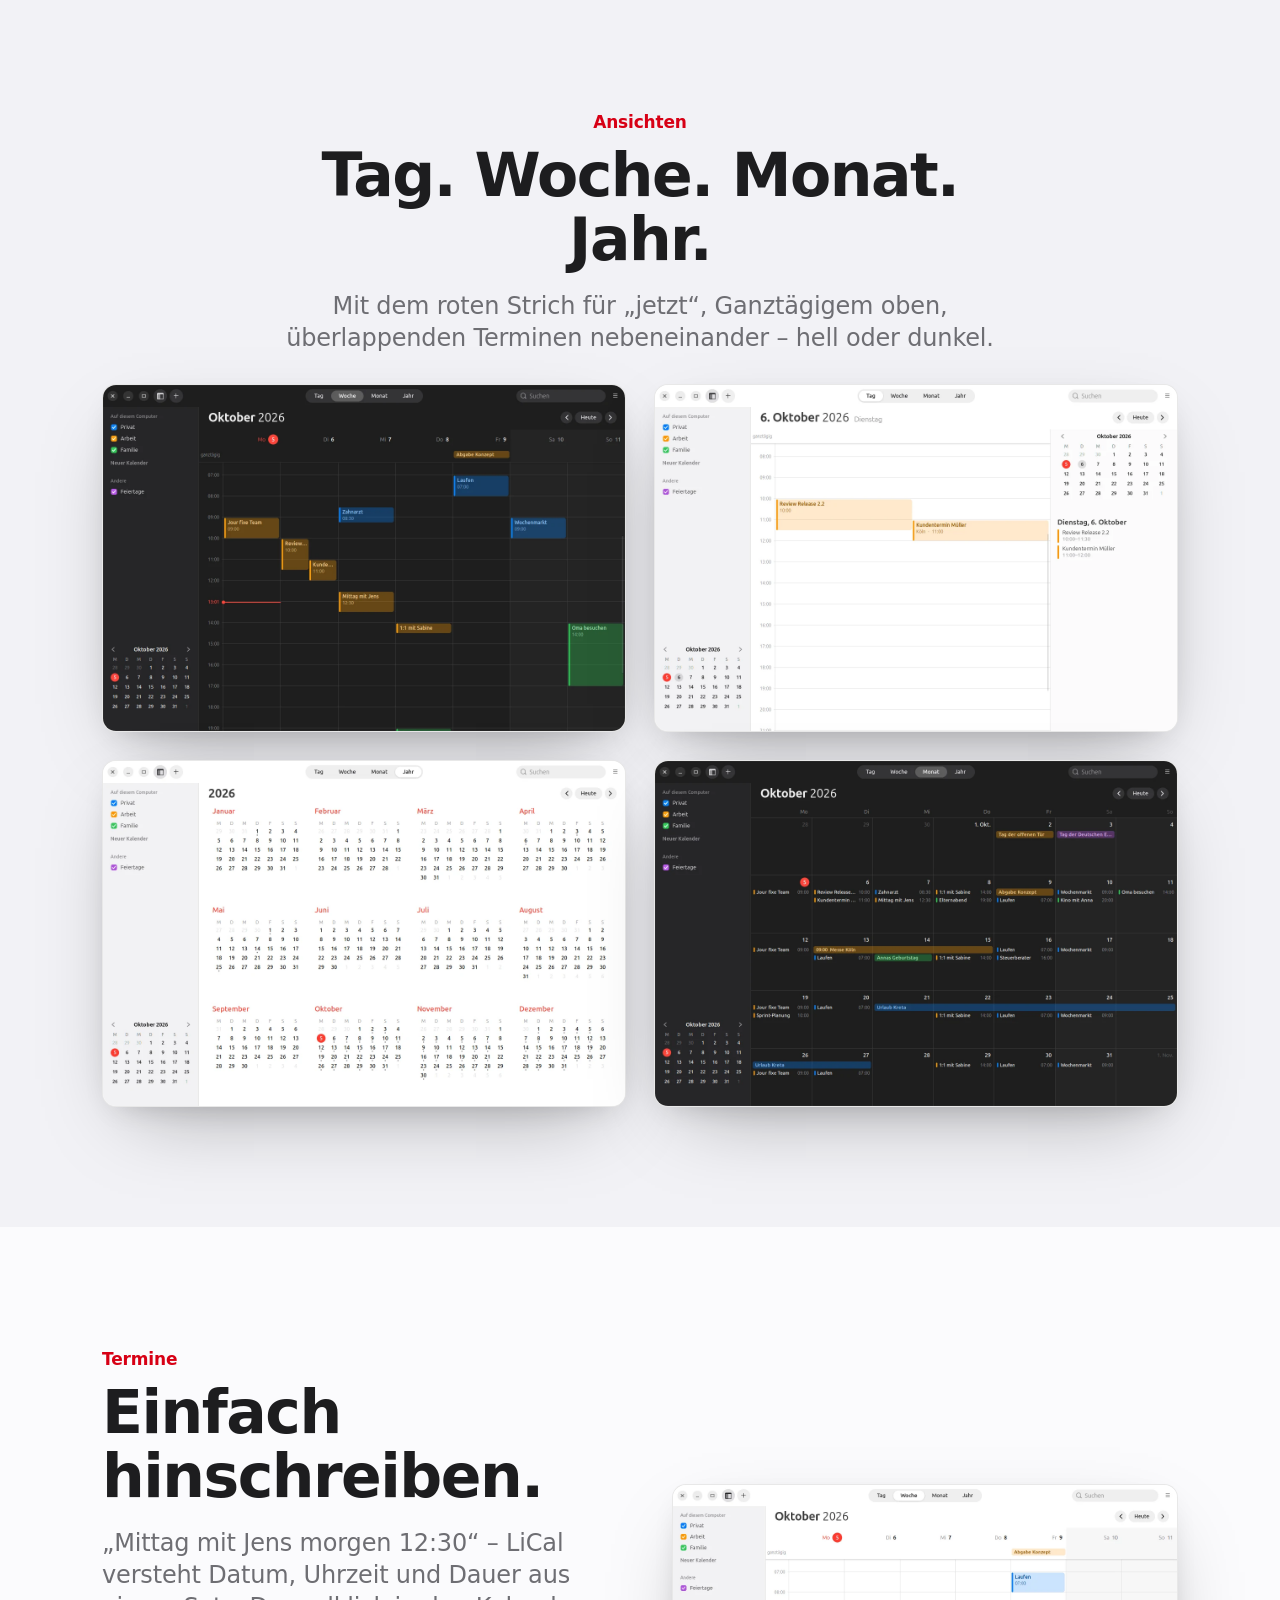
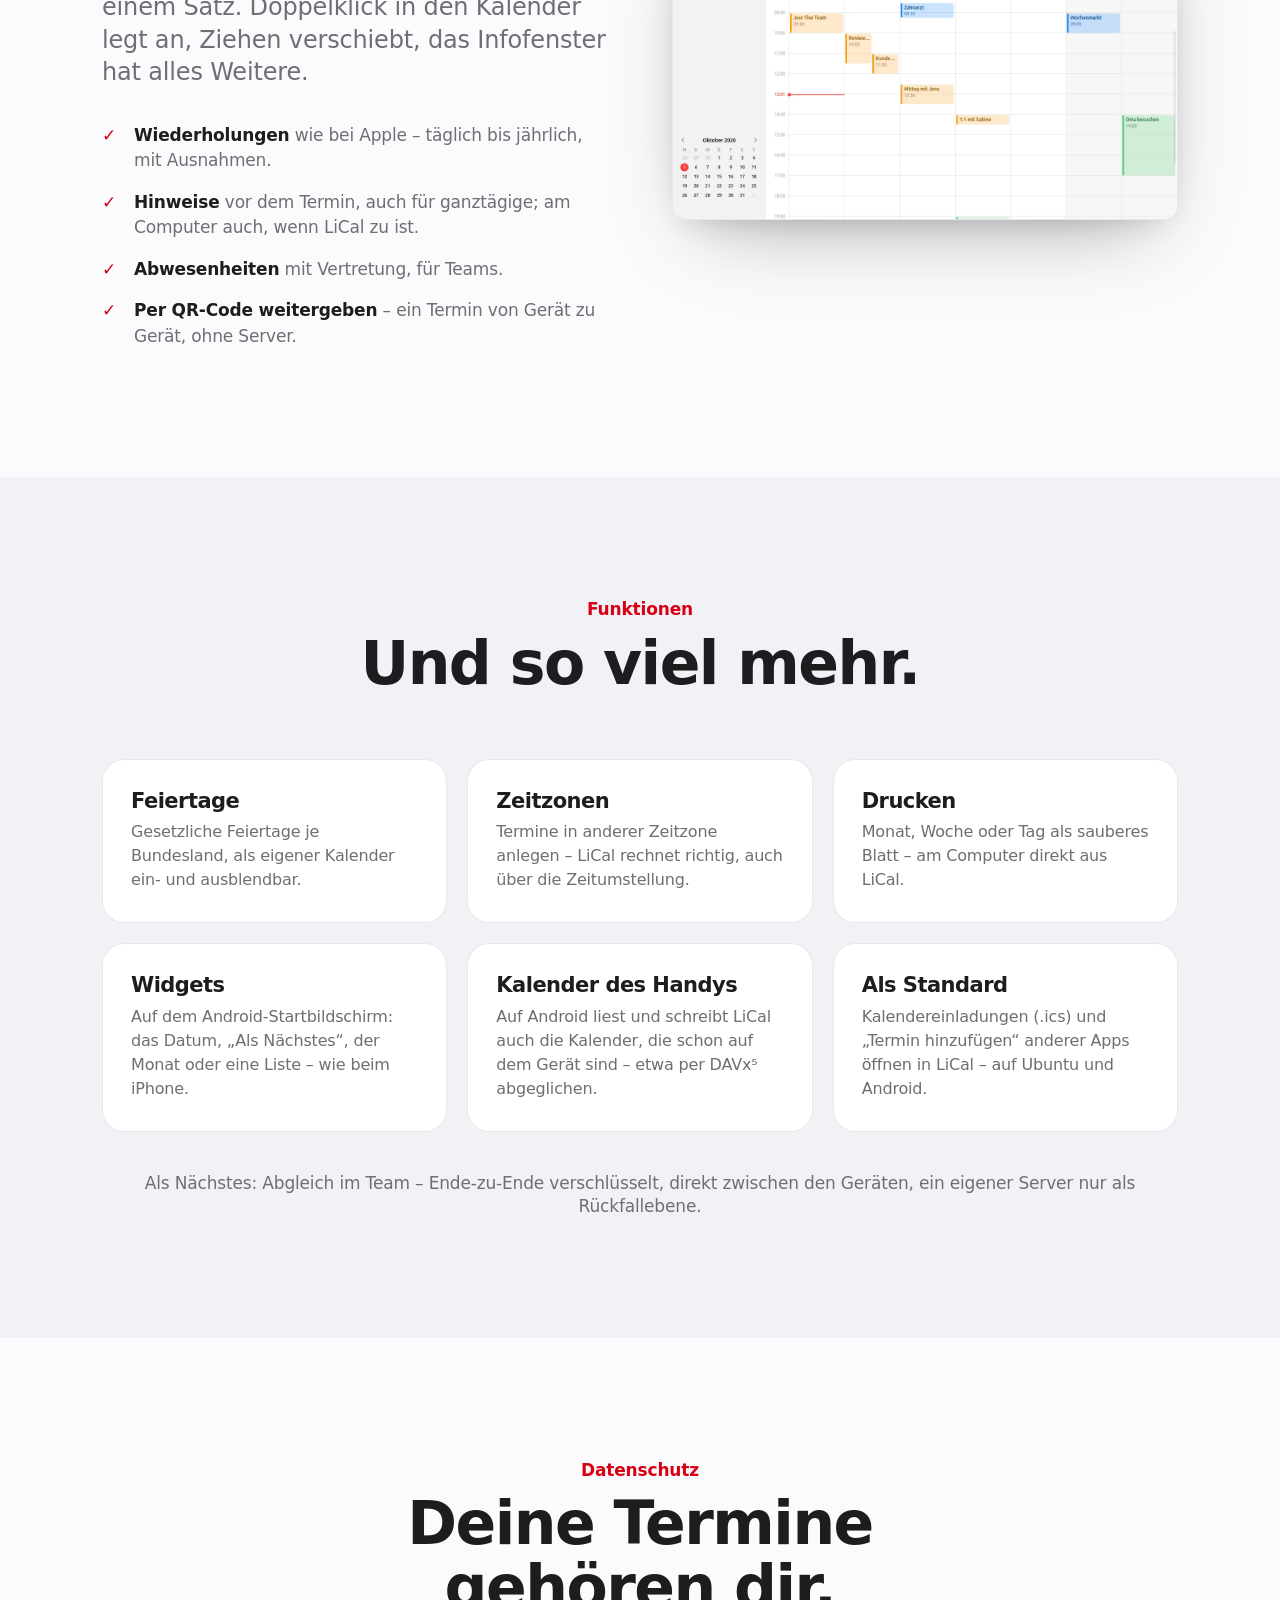
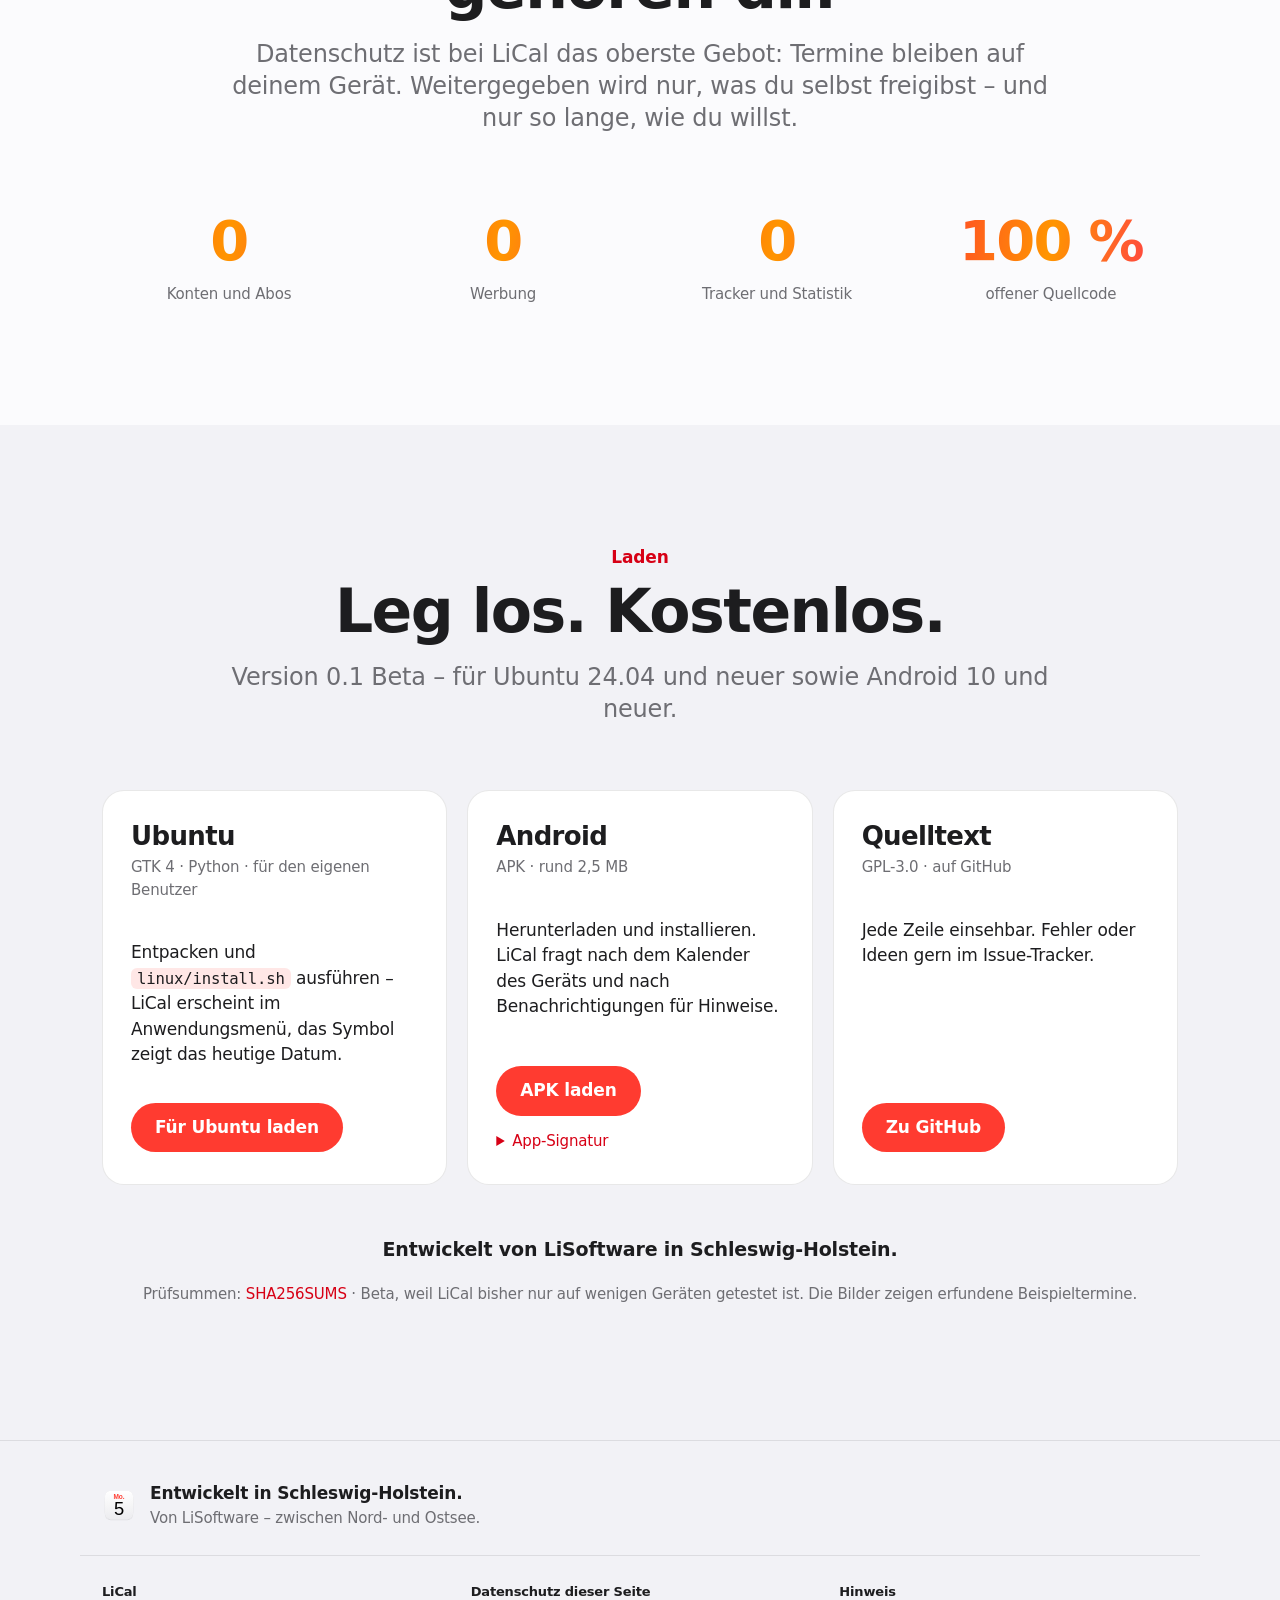
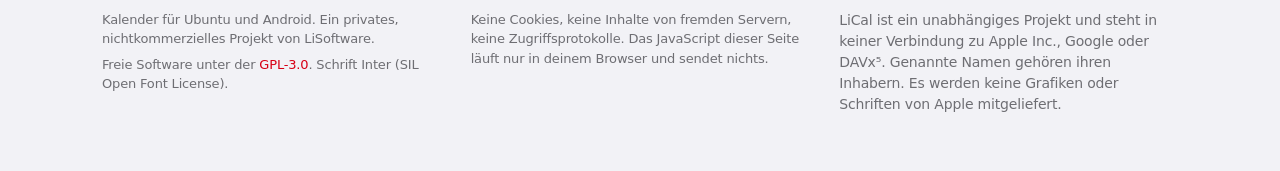
==== commit e79285b7: "LiCal 0.1 Beta – Kalender für Ubuntu und Android im Stil von Apples Kalender Co-Authored-By: Claude " ====
--- a/homepage/index.html
+++ b/homepage/index.html
@@ -148,7 +148,7 @@
         <a class="btn" href="https://github.com/veritasX1/LiCal">Zu GitHub</a>
       </div>
     </div>
-    <p class="center reveal" style="margin-top: 50px; font-size: 19px; font-weight: 600">Entwickelt von Olaf Winkler in Schleswig-Holstein.</p>
+    <p class="center reveal" style="margin-top: 50px; font-size: 19px; font-weight: 600">Entwickelt von LiSoftware in Schleswig-Holstein.</p>
     <p class="center" style="margin-top: 10px; color: var(--muted); font-size: 15px">Prüfsummen: <a href="download/SHA256SUMS">SHA256SUMS</a> · Beta, weil LiCal bisher nur auf wenigen Geräten getestet ist. Die Bilder zeigen erfundene Beispieltermine.</p>
   </div>
 </section>
@@ -158,12 +158,12 @@
 <footer>
   <div class="wrap made">
     <img src="lical.svg" alt="" width="34" height="34">
-    <p><b>Entwickelt in Schleswig-Holstein.</b><br>Von Olaf Winkler – zwischen Nord- und Ostsee.</p>
+    <p><b>Entwickelt in Schleswig-Holstein.</b><br>Von LiSoftware – zwischen Nord- und Ostsee.</p>
   </div>
   <div class="wrap cols">
     <div>
       <h4>LiCal</h4>
-      <p>Kalender für Ubuntu und Android. Ein privates, nichtkommerzielles Projekt von Olaf Winkler.</p>
+      <p>Kalender für Ubuntu und Android. Ein privates, nichtkommerzielles Projekt von LiSoftware.</p>
       <p>Freie Software unter der <a href="https://github.com/veritasX1/LiCal/blob/main/LICENSE">GPL-3.0</a>. Schrift Inter (SIL Open Font License).</p>
     </div>
     <div>
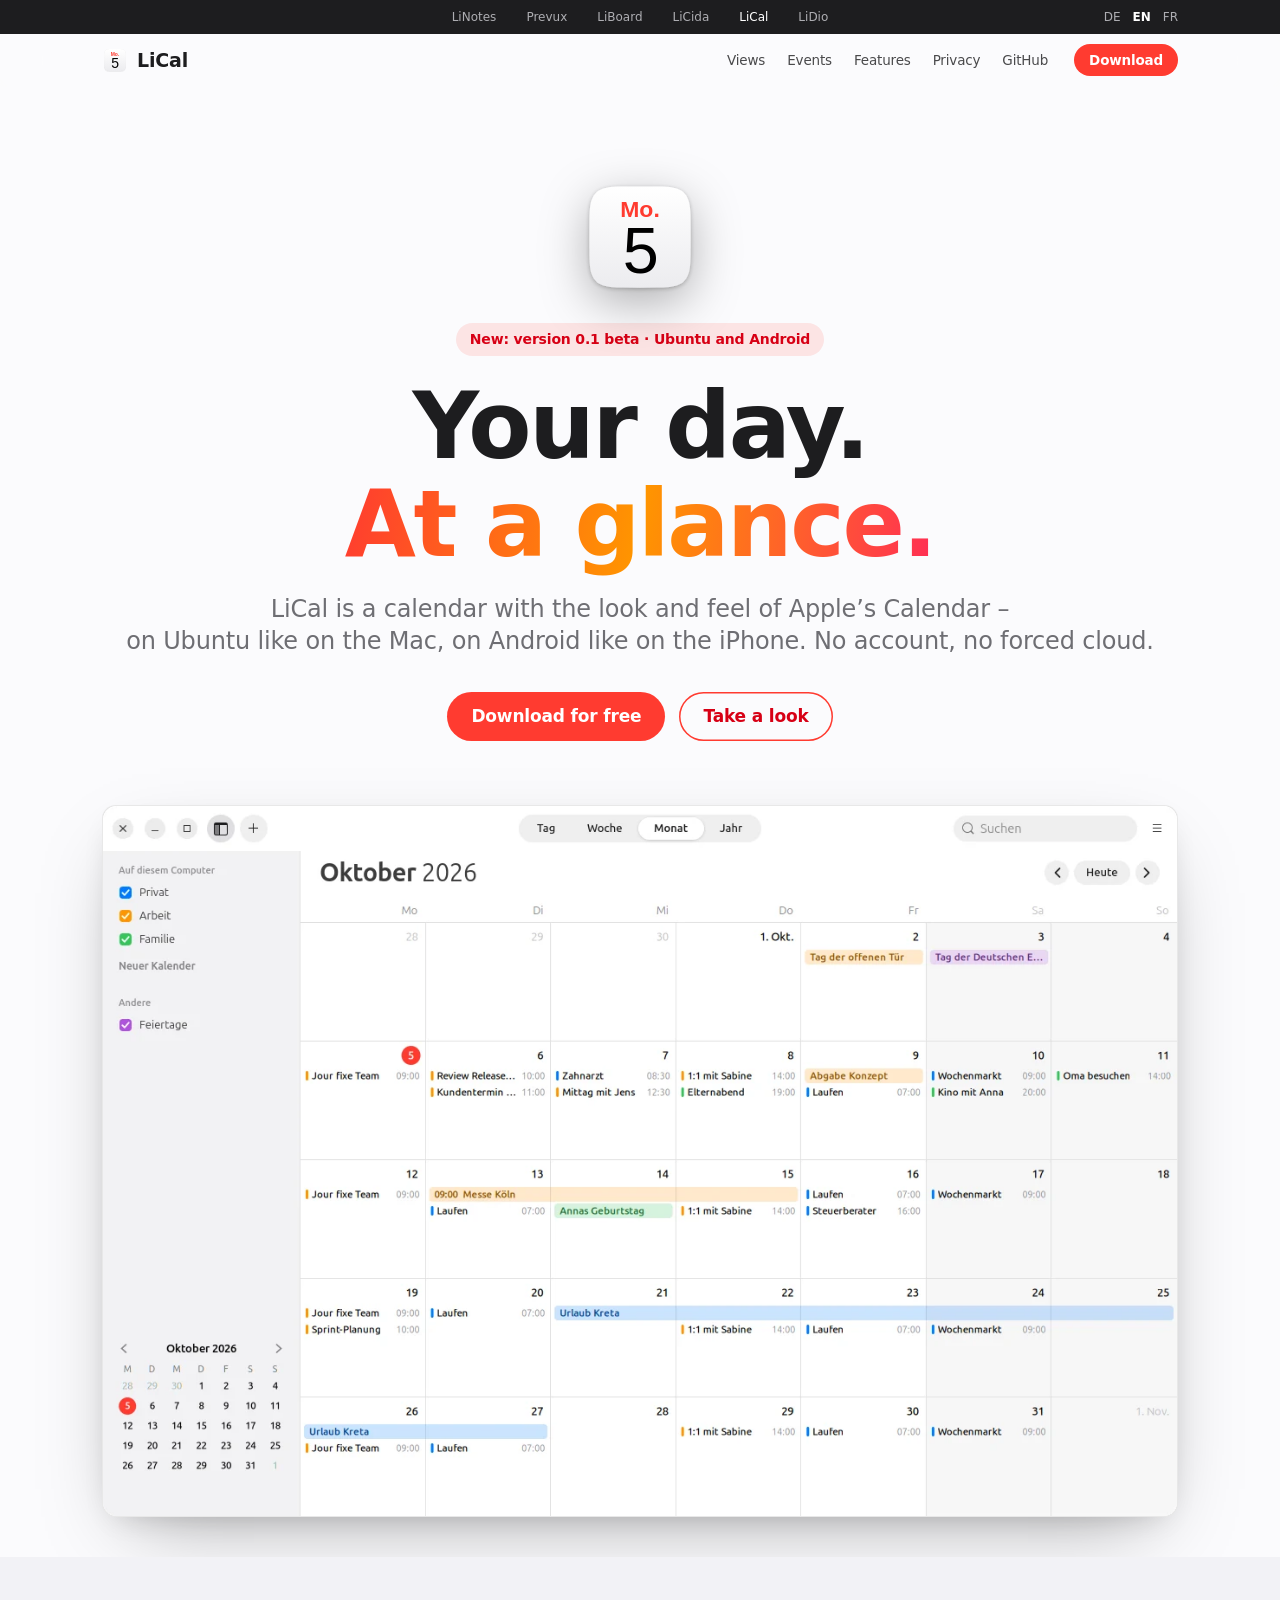
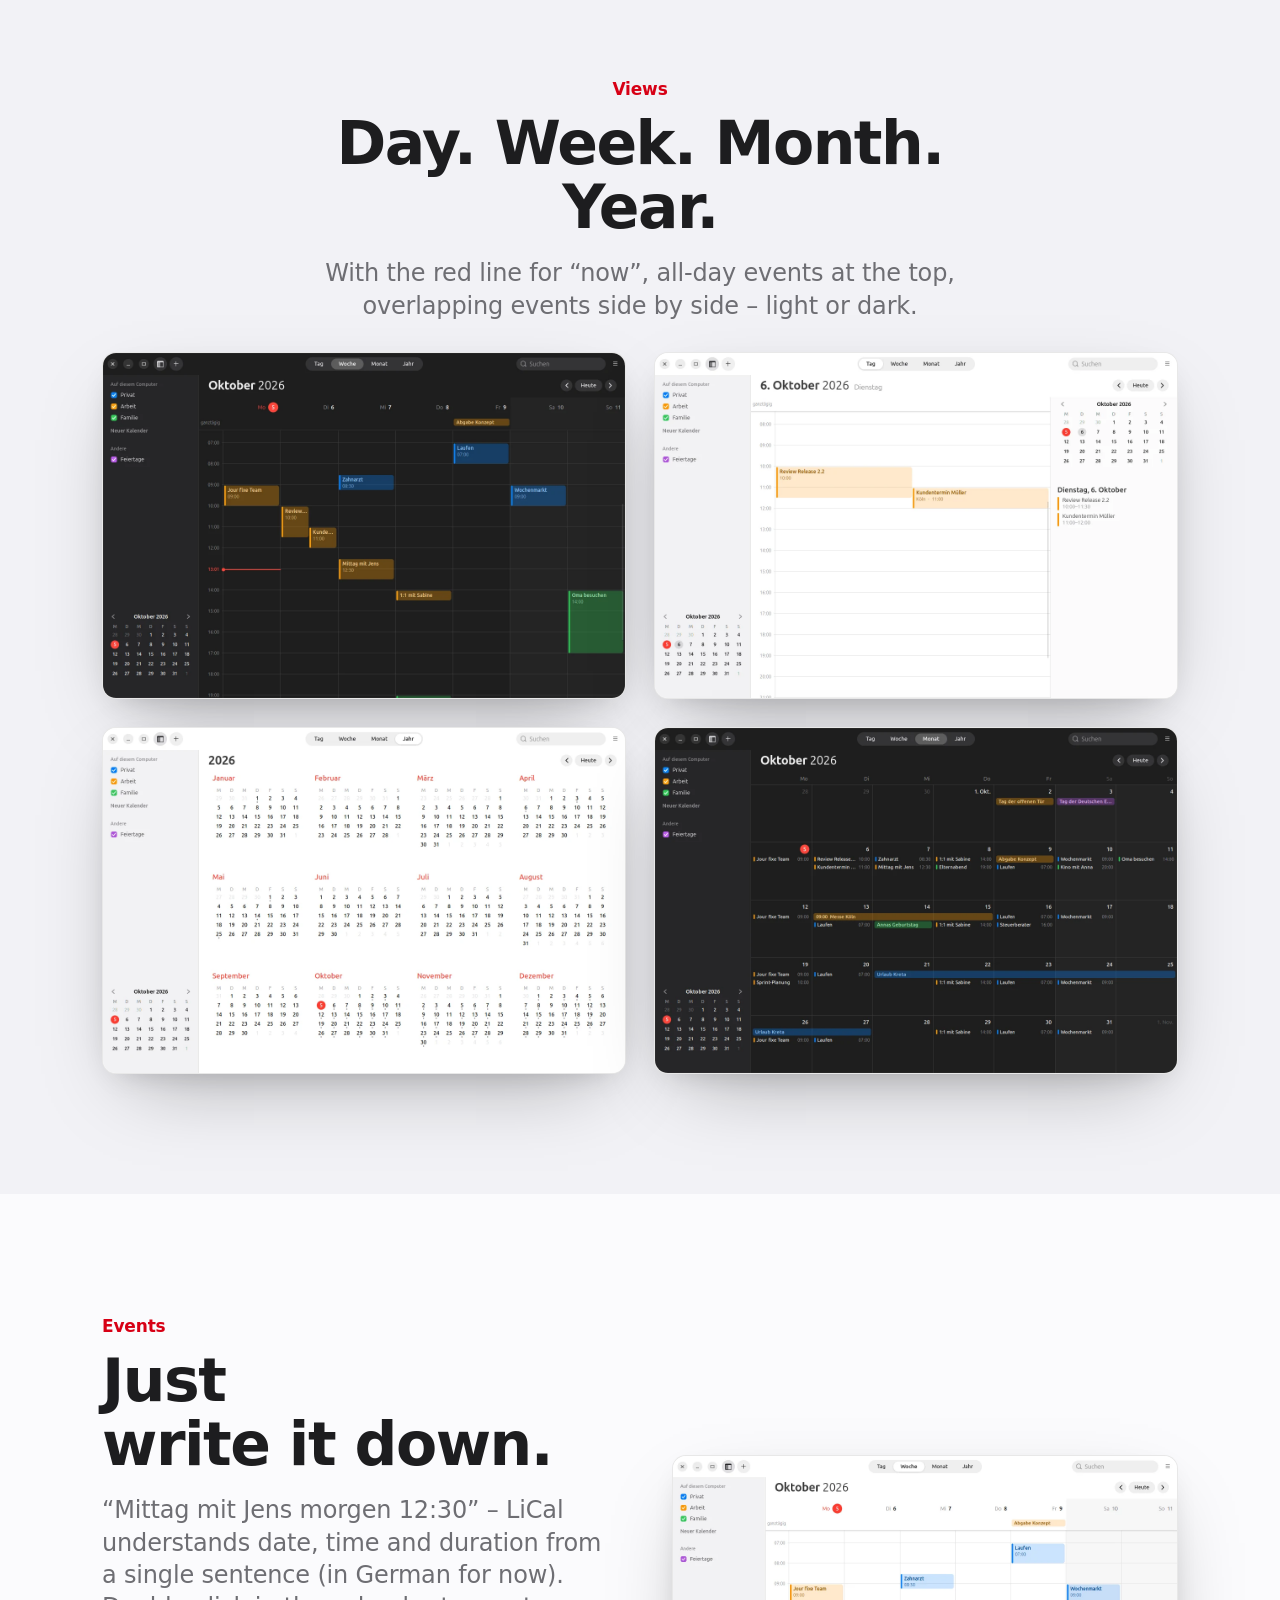
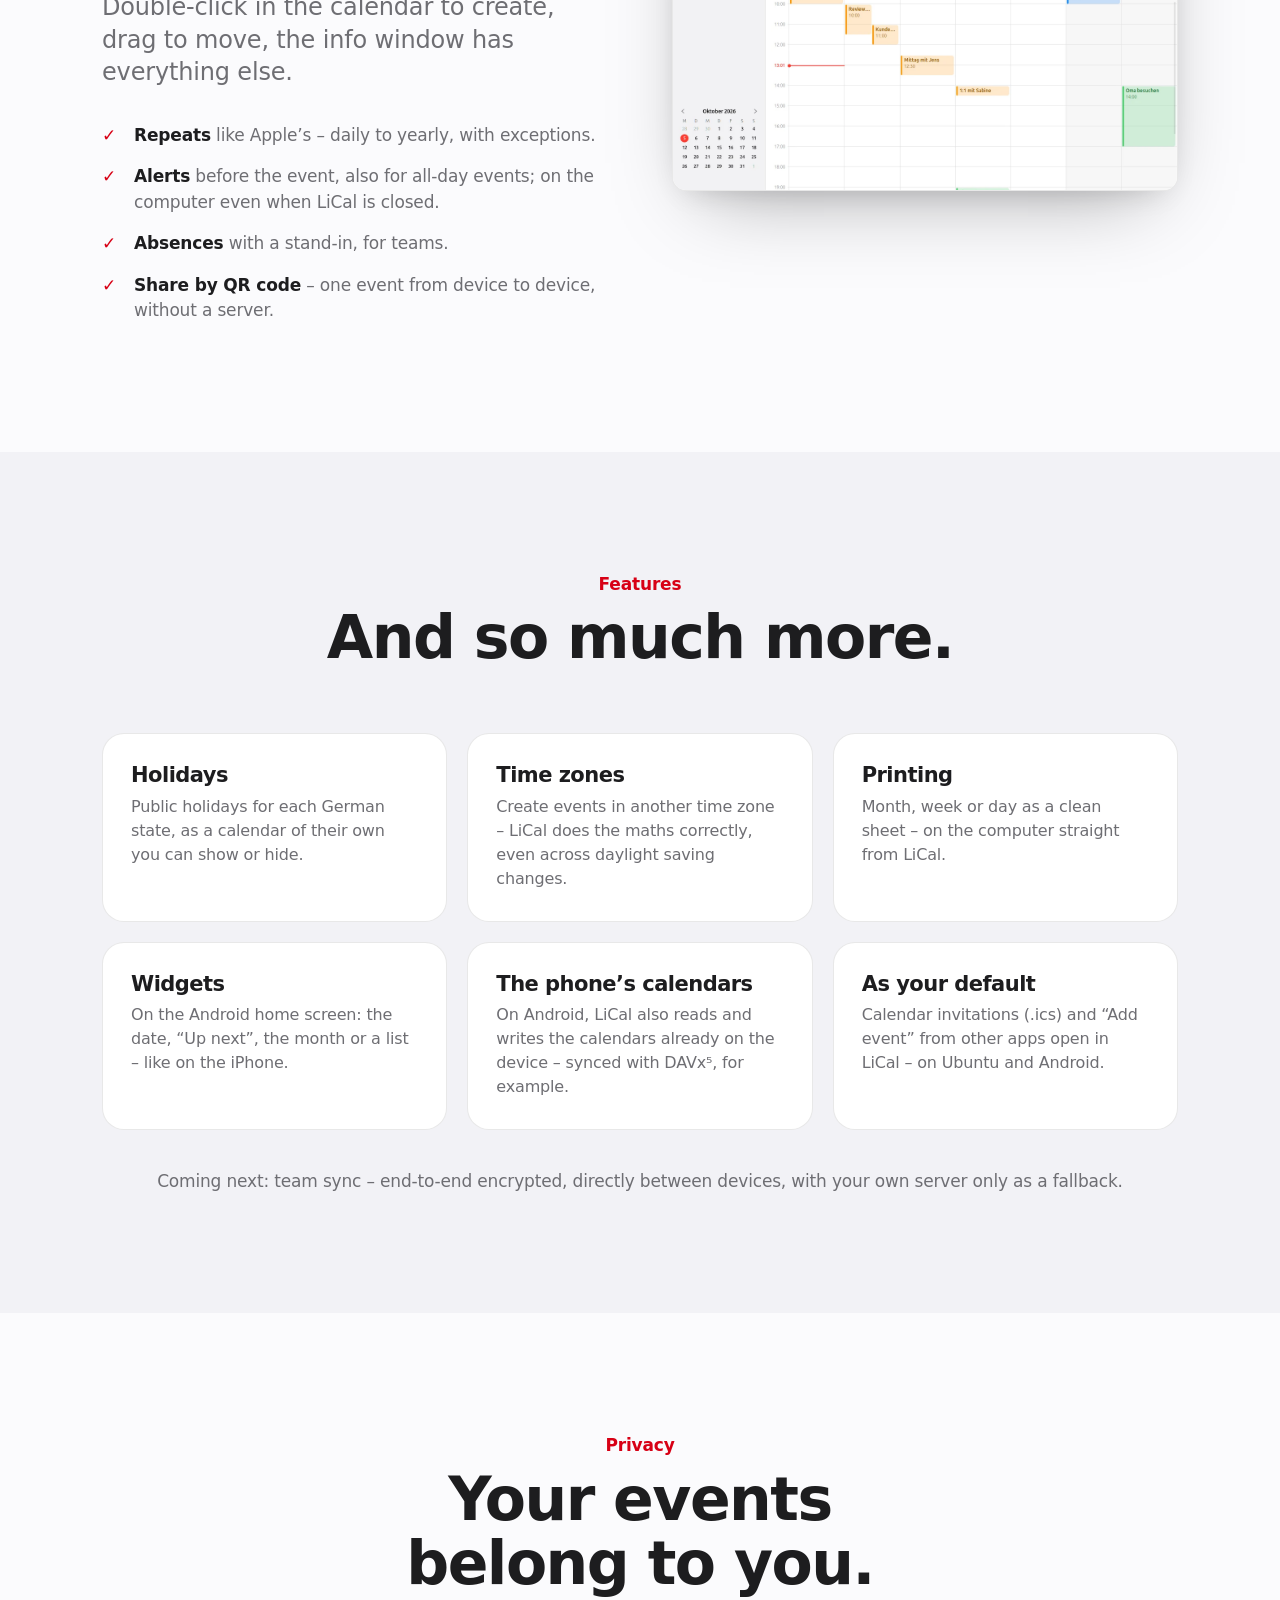
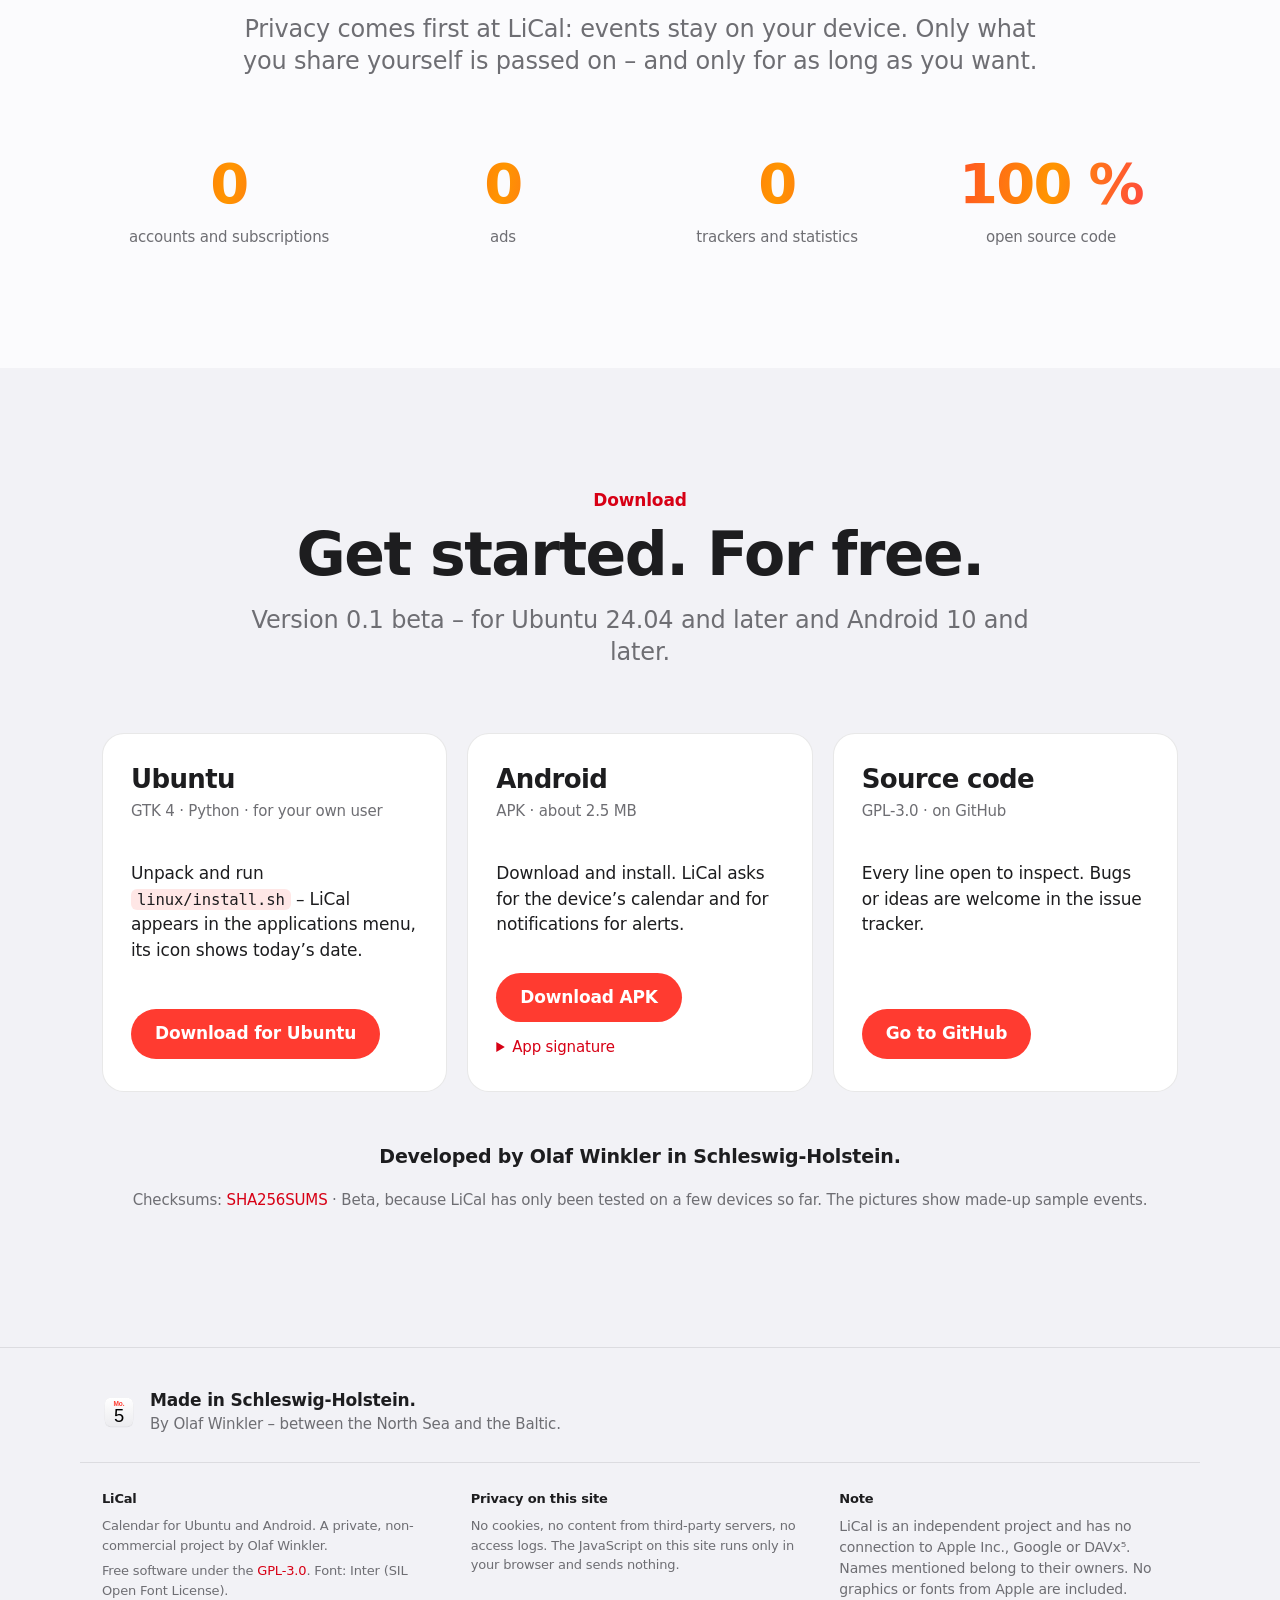
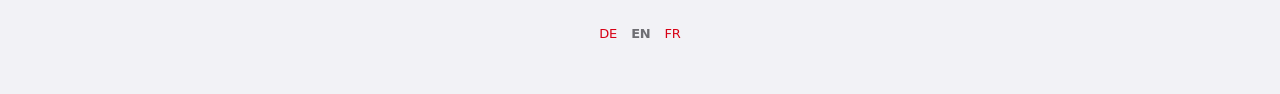
==== commit 60ef0206: "Webseite auf Englisch und Französisch Co-Authored-By: Claude Opus 5.5 <noreply@anthropic.com>" ====
--- a/homepage/index.html
+++ b/homepage/index.html
@@ -7,6 +7,25 @@
 <meta name="description" content="LiCal ist ein Kalender für Ubuntu und Android im Aussehen und Bedienkonzept von Apples Kalender – Monat, Woche, Tag und Jahr, Hinweise, Feiertage, Widgets. Ohne Konto, ohne Werbung, ohne Datensammlung.">
 <link rel="icon" href="lical.svg" type="image/svg+xml">
 <link rel="stylesheet" href="site.css">
+<!--lang--><link rel="alternate" hreflang="de" href="https://lisoft.goip.de/lical/"><link rel="alternate" hreflang="en" href="https://lisoft.goip.de/lical/en/"><link rel="alternate" hreflang="fr" href="https://lisoft.goip.de/lical/fr/">
+<style>
+.apps .wrap { position: relative; }
+.lang-switch { position: absolute; right: 22px; display: flex; gap: 12px; }
+.lang-switch a[aria-current], .lang-foot a[aria-current] { color: #fff; opacity: 1; font-weight: 600; }
+.lang-foot { display: flex; gap: 14px; justify-content: center; padding-top: 18px; font-size: 13px; }
+.lang-foot a[aria-current] { color: inherit; }
+@media (max-width: 900px) { .lang-switch { display: none; } }
+</style>
+<script>
+(function () {
+  try {
+    if (document.referrer.indexOf(location.origin) === 0) return;
+    var l = ((navigator.languages && navigator.languages[0]) || navigator.language || "").slice(0, 2).toLowerCase();
+    if (l === "de") return;
+    location.replace((l === "fr" ? "fr/" : "en/") + location.pathname.split("/").pop() + location.hash);
+  } catch (e) {}
+})();
+</script><!--/lang-->
 </head>
 <body>
 
@@ -18,6 +37,7 @@
     <a href="https://lisoft.goip.de/licida/">LiCida</a>
     <a href="https://lisoft.goip.de/lical/" aria-current="page">LiCal</a>
     <a href="https://lisoft.goip.de/lidio/">LiDio</a>
+  <!--lang--><span class="lang-switch"><a href="./" hreflang="de" lang="de" aria-current="true">DE</a><a href="en/" hreflang="en" lang="en">EN</a><a href="fr/" hreflang="fr" lang="fr">FR</a></span><!--/lang-->
   </div>
 </div>
 
@@ -148,7 +168,7 @@
         <a class="btn" href="https://github.com/veritasX1/LiCal">Zu GitHub</a>
       </div>
     </div>
-    <p class="center reveal" style="margin-top: 50px; font-size: 19px; font-weight: 600">Entwickelt von LiSoftware in Schleswig-Holstein.</p>
+    <p class="center reveal" style="margin-top: 50px; font-size: 19px; font-weight: 600">Entwickelt von Olaf Winkler in Schleswig-Holstein.</p>
     <p class="center" style="margin-top: 10px; color: var(--muted); font-size: 15px">Prüfsummen: <a href="download/SHA256SUMS">SHA256SUMS</a> · Beta, weil LiCal bisher nur auf wenigen Geräten getestet ist. Die Bilder zeigen erfundene Beispieltermine.</p>
   </div>
 </section>
@@ -158,12 +178,12 @@
 <footer>
   <div class="wrap made">
     <img src="lical.svg" alt="" width="34" height="34">
-    <p><b>Entwickelt in Schleswig-Holstein.</b><br>Von LiSoftware – zwischen Nord- und Ostsee.</p>
+    <p><b>Entwickelt in Schleswig-Holstein.</b><br>Von Olaf Winkler – zwischen Nord- und Ostsee.</p>
   </div>
   <div class="wrap cols">
     <div>
       <h4>LiCal</h4>
-      <p>Kalender für Ubuntu und Android. Ein privates, nichtkommerzielles Projekt von LiSoftware.</p>
+      <p>Kalender für Ubuntu und Android. Ein privates, nichtkommerzielles Projekt von Olaf Winkler.</p>
       <p>Freie Software unter der <a href="https://github.com/veritasX1/LiCal/blob/main/LICENSE">GPL-3.0</a>. Schrift Inter (SIL Open Font License).</p>
     </div>
     <div>
@@ -175,6 +195,7 @@
       <p class="legal">LiCal ist ein unabhängiges Projekt und steht in keiner Verbindung zu Apple Inc., Google oder DAVx⁵. Genannte Namen gehören ihren Inhabern. Es werden keine Grafiken oder Schriften von Apple mitgeliefert.</p>
     </div>
   </div>
+<!--lang--><div class="wrap lang-foot"><a href="./" hreflang="de" lang="de" aria-current="true">DE</a><a href="en/" hreflang="en" lang="en">EN</a><a href="fr/" hreflang="fr" lang="fr">FR</a></div><!--/lang-->
 </footer>
 
 <script src="site.js"></script>
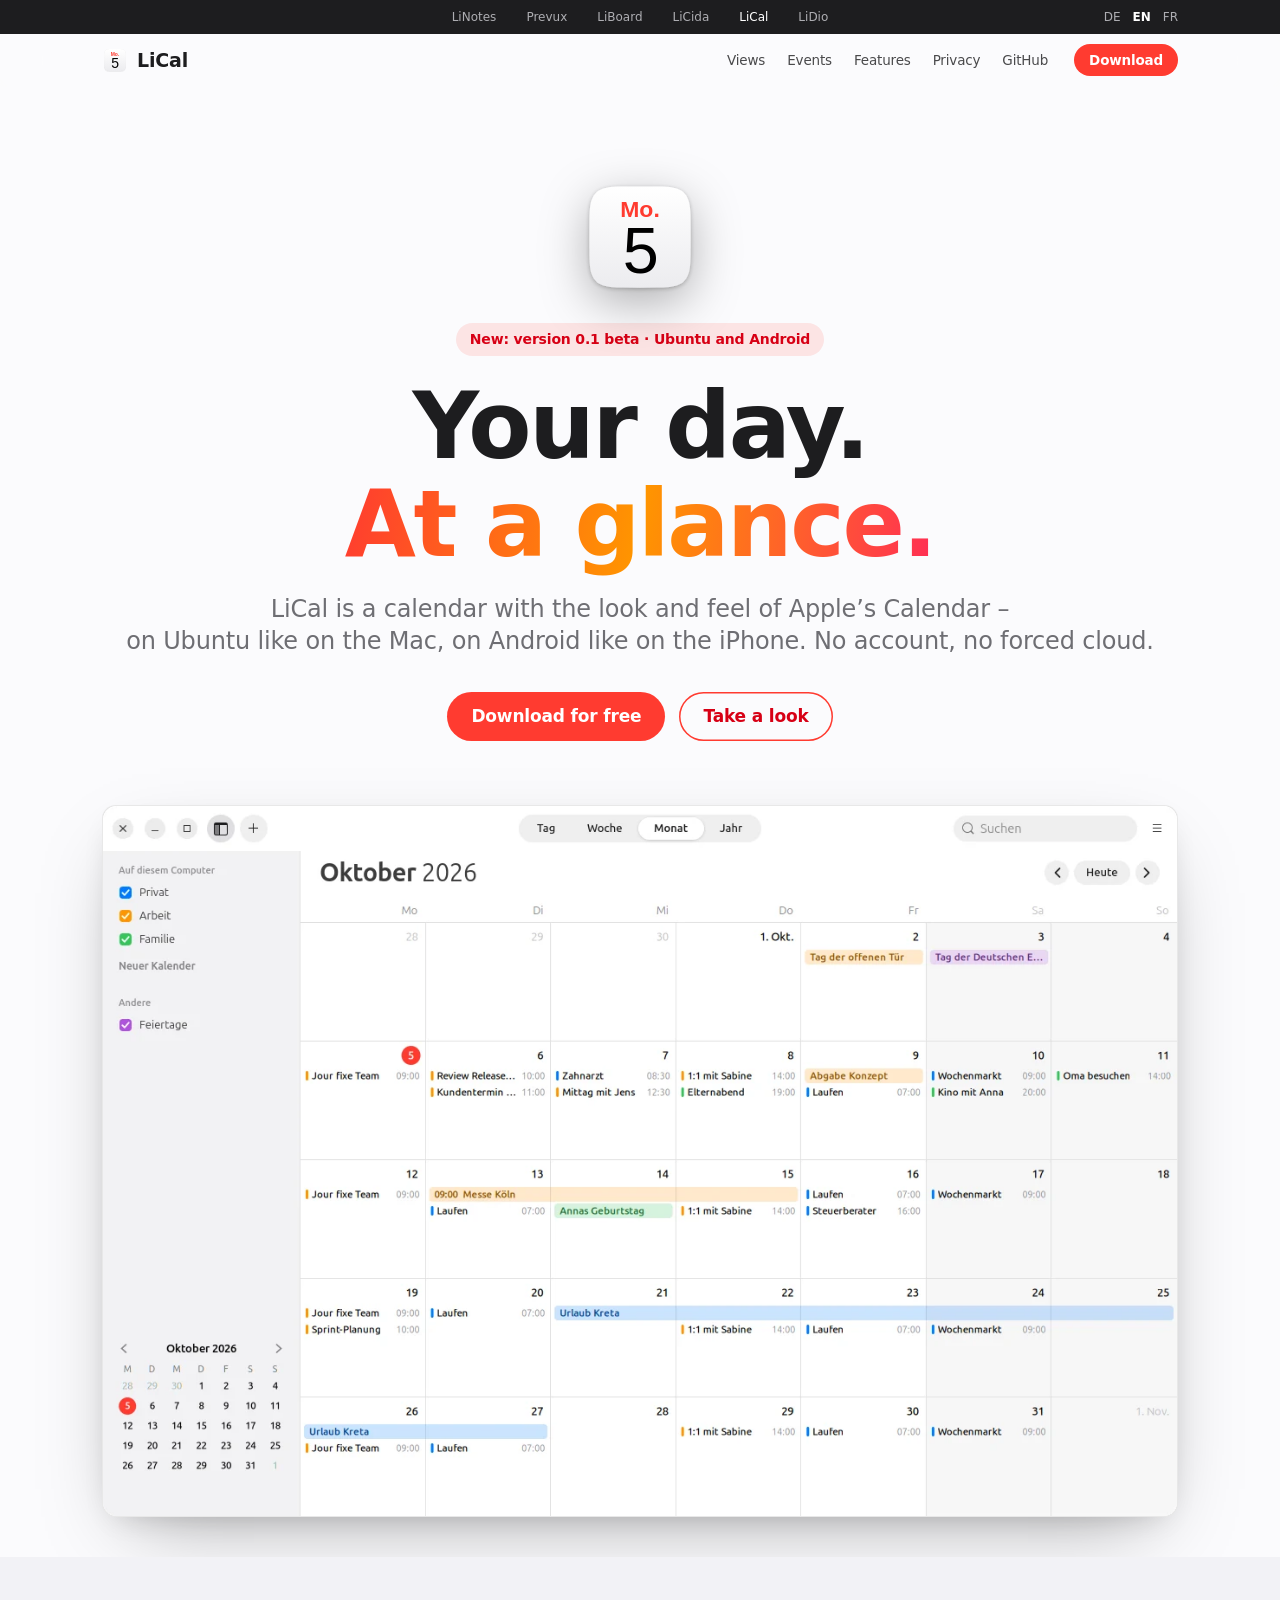
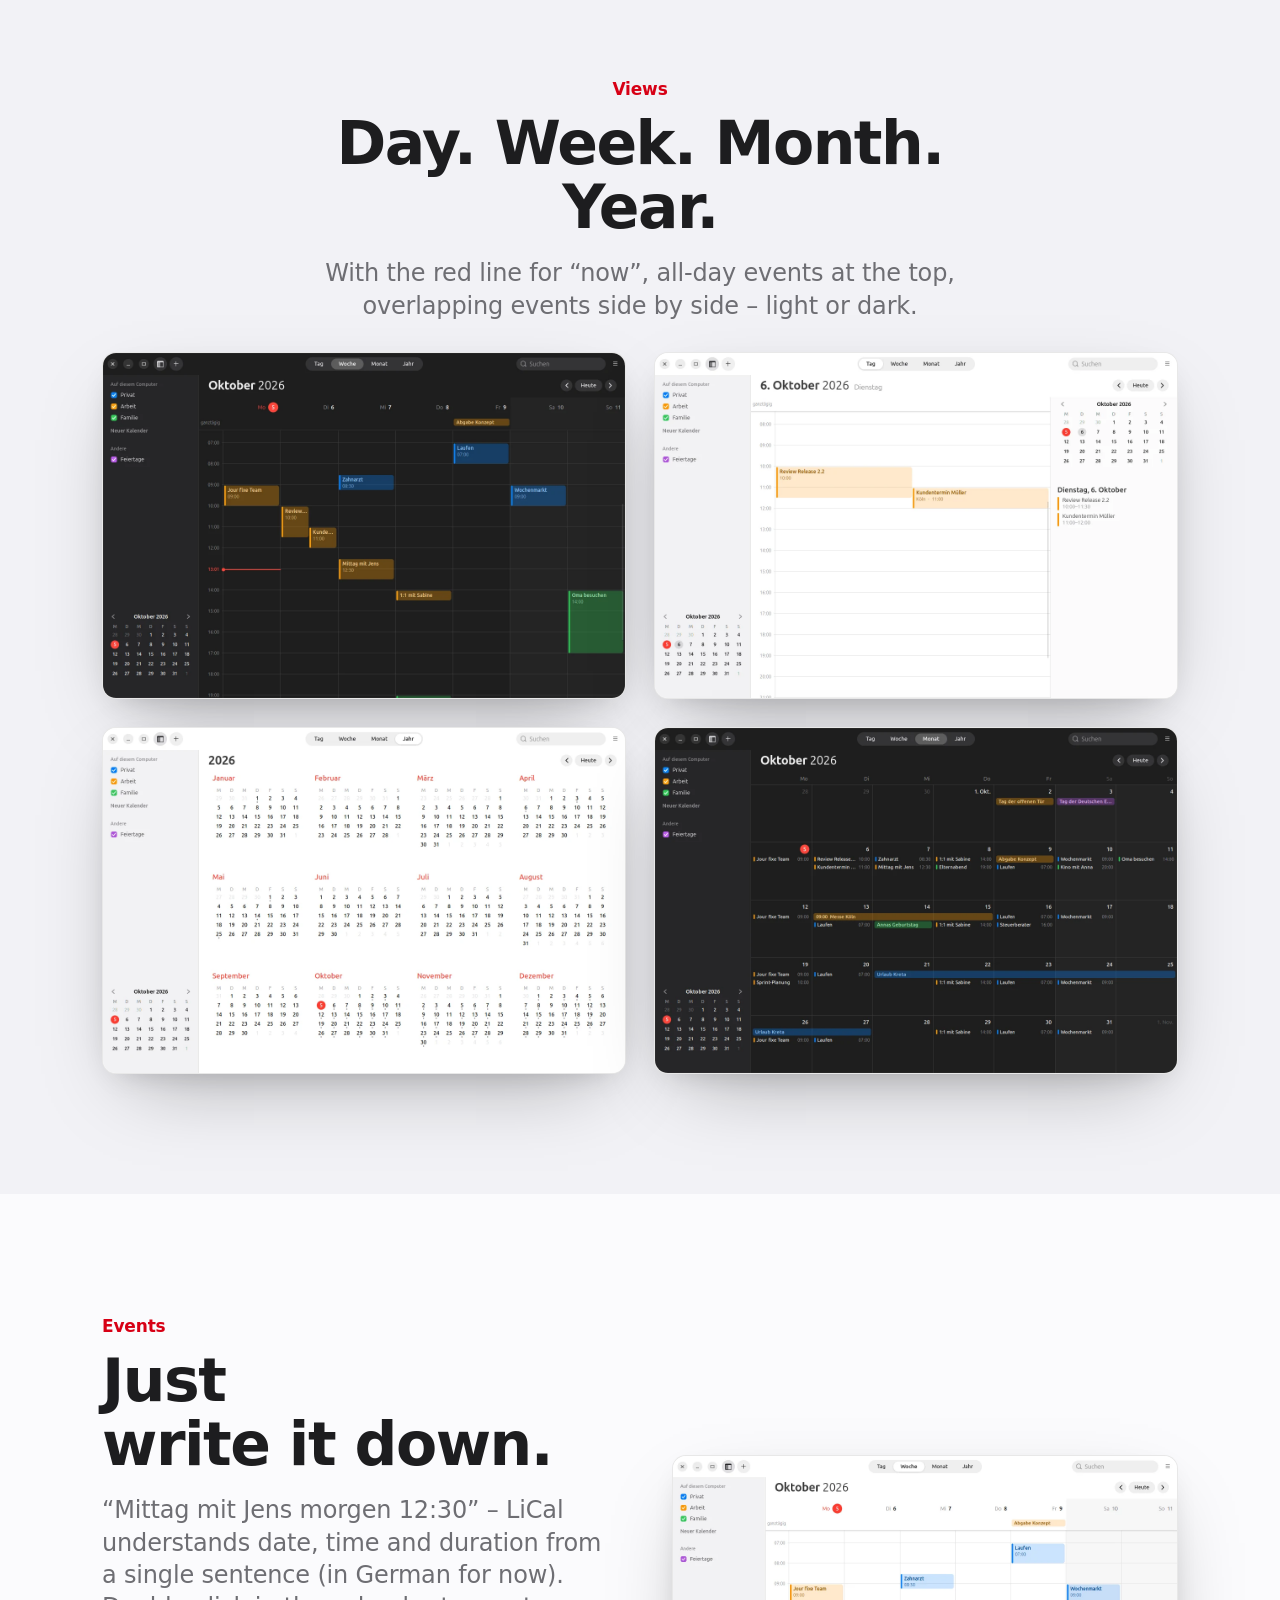
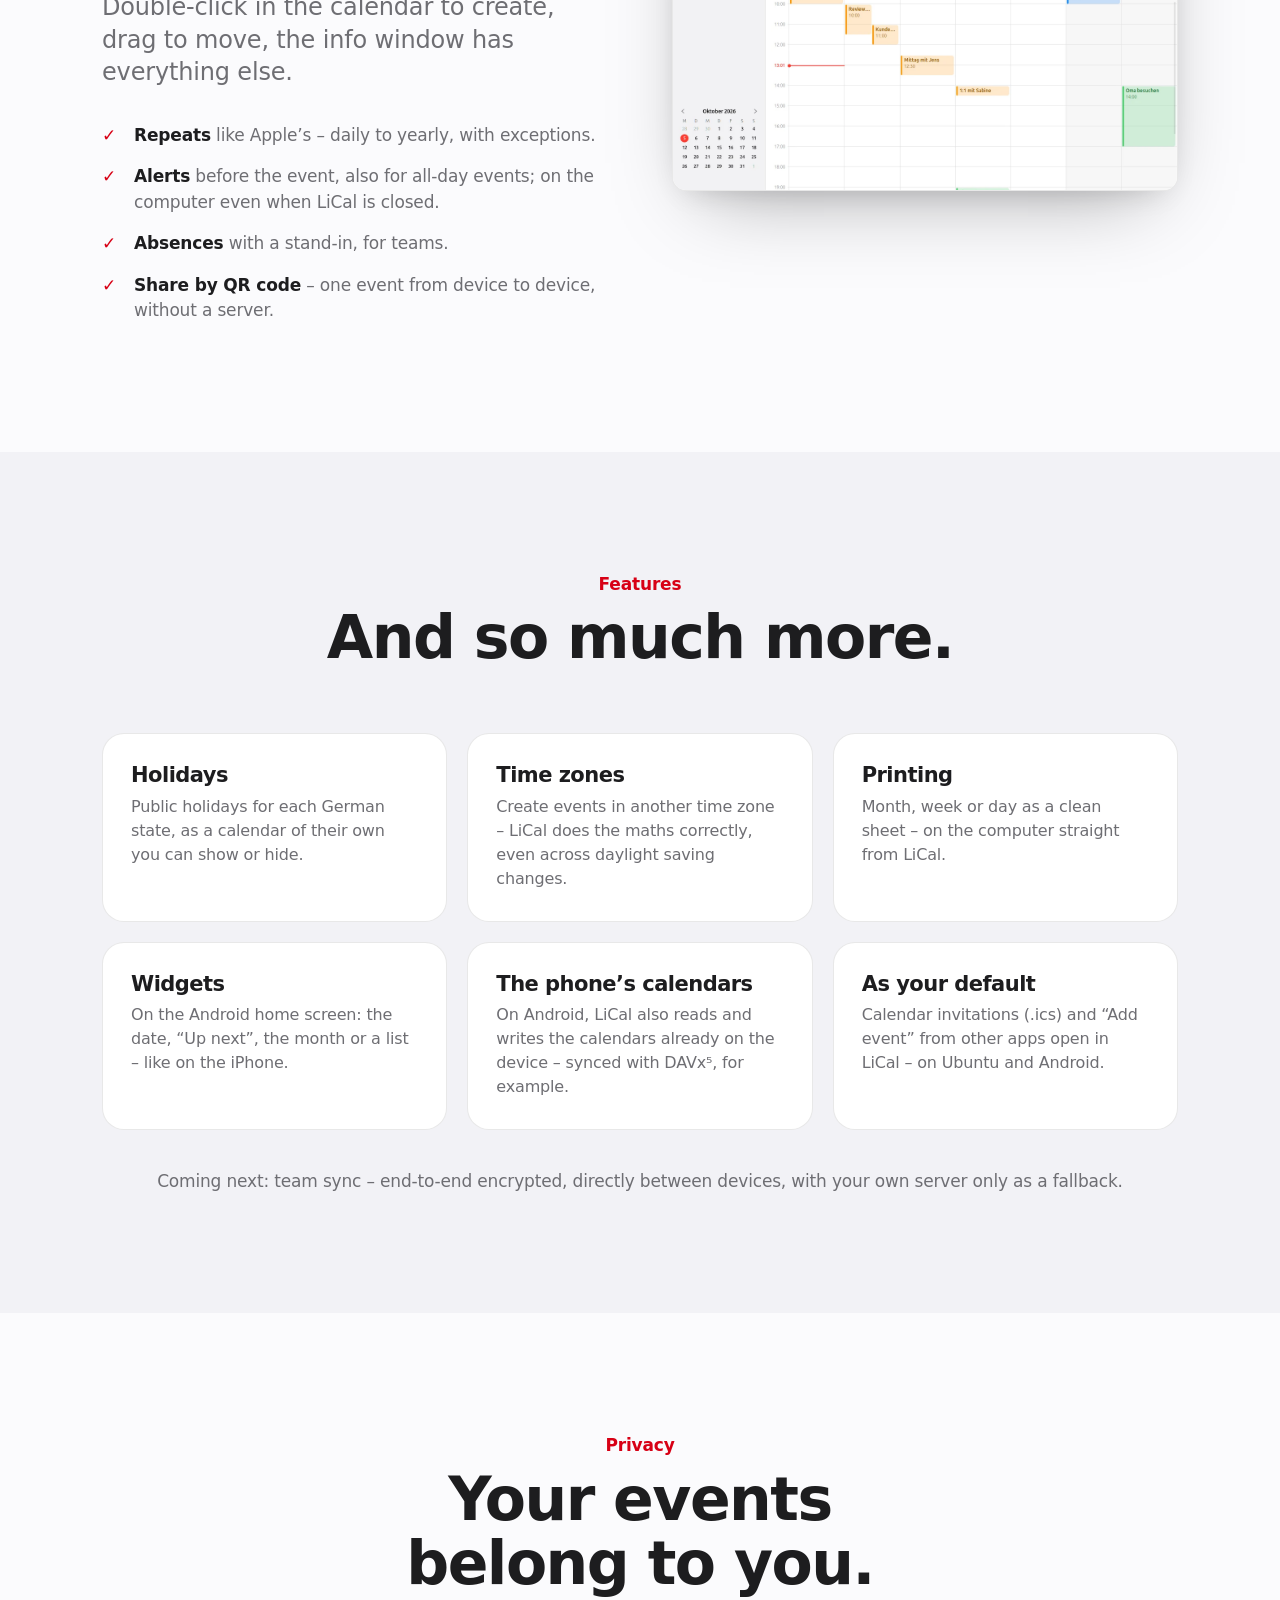
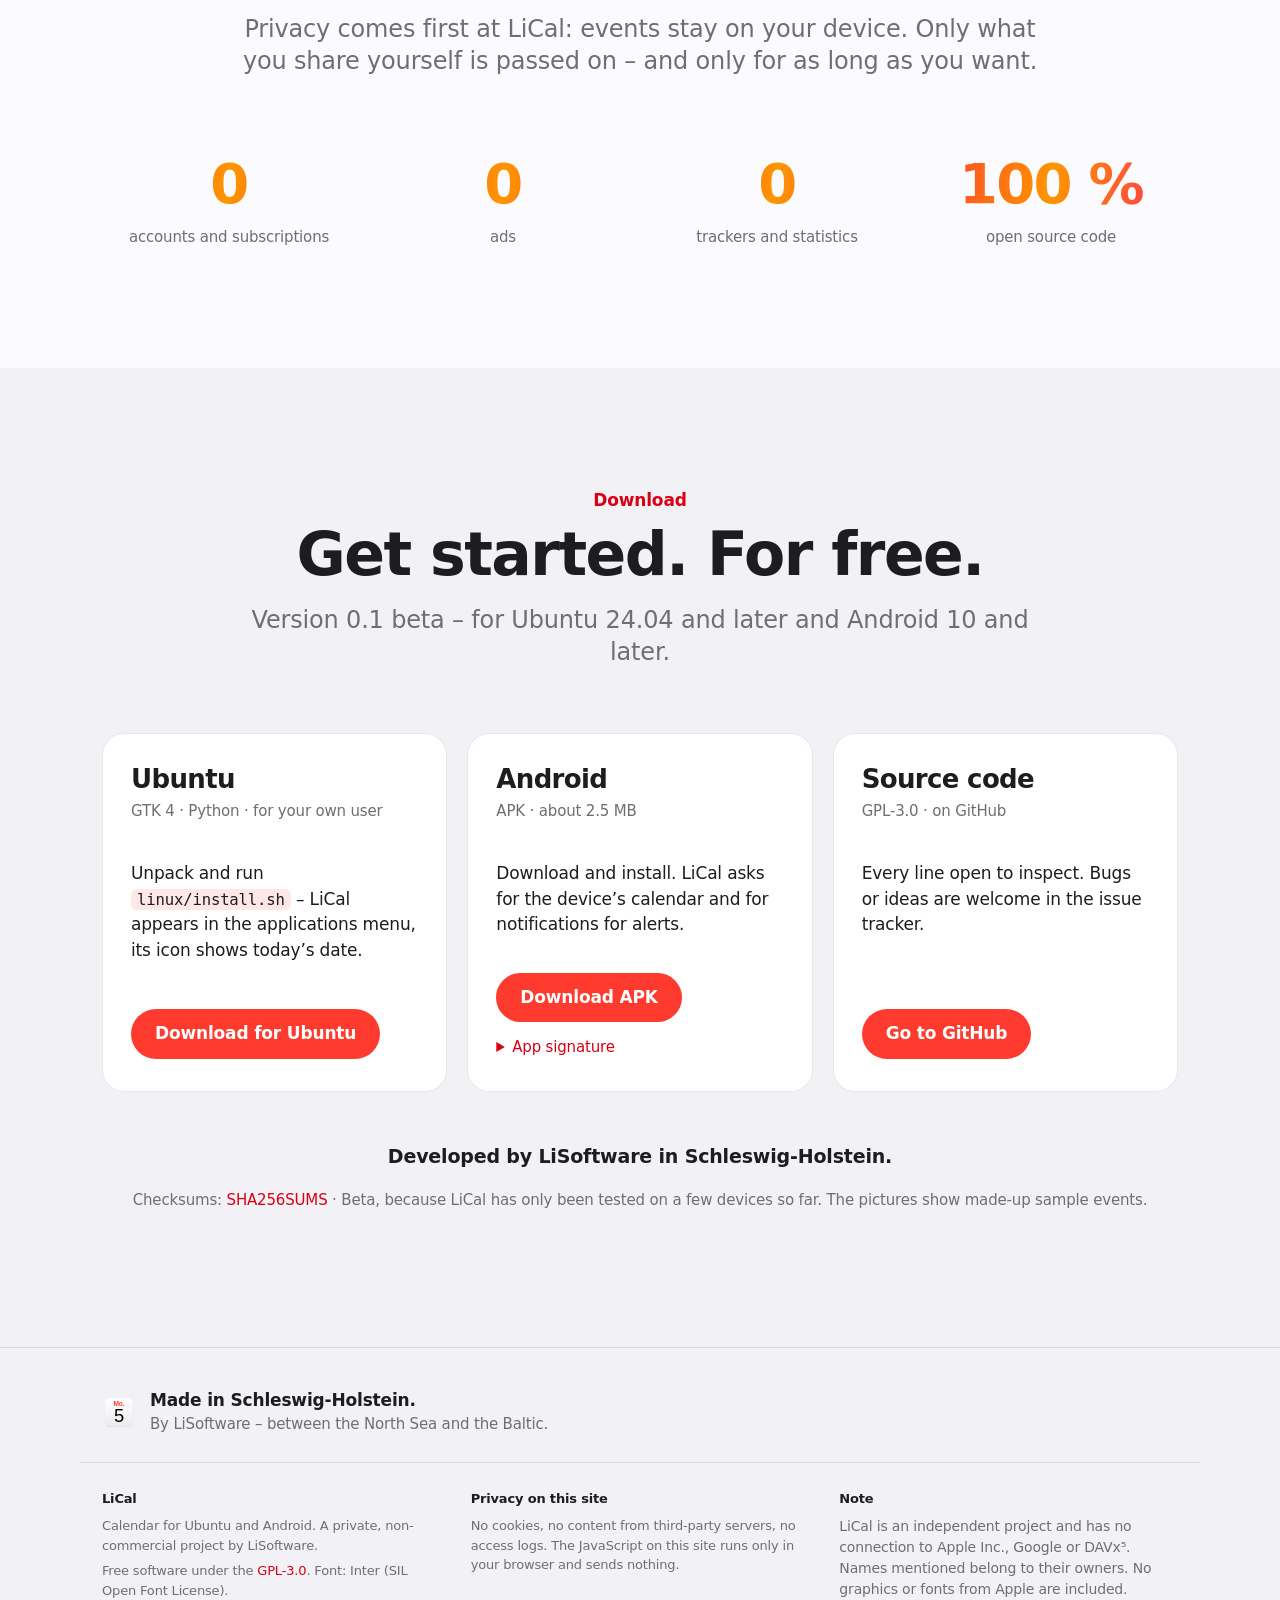
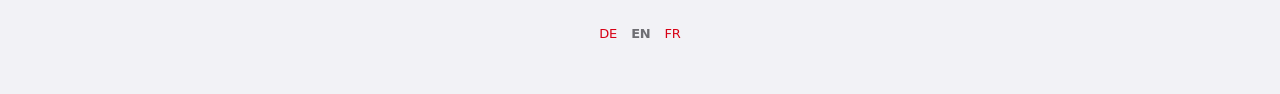
==== commit 9fd4decf: "Webseite auf Englisch und Französisch Co-Authored-By: Claude Opus 5.5 <noreply@anthropic.com>" ====
--- a/homepage/index.html
+++ b/homepage/index.html
@@ -168,7 +168,7 @@
         <a class="btn" href="https://github.com/veritasX1/LiCal">Zu GitHub</a>
       </div>
     </div>
-    <p class="center reveal" style="margin-top: 50px; font-size: 19px; font-weight: 600">Entwickelt von Olaf Winkler in Schleswig-Holstein.</p>
+    <p class="center reveal" style="margin-top: 50px; font-size: 19px; font-weight: 600">Entwickelt von LiSoftware in Schleswig-Holstein.</p>
     <p class="center" style="margin-top: 10px; color: var(--muted); font-size: 15px">Prüfsummen: <a href="download/SHA256SUMS">SHA256SUMS</a> · Beta, weil LiCal bisher nur auf wenigen Geräten getestet ist. Die Bilder zeigen erfundene Beispieltermine.</p>
   </div>
 </section>
@@ -178,12 +178,12 @@
 <footer>
   <div class="wrap made">
     <img src="lical.svg" alt="" width="34" height="34">
-    <p><b>Entwickelt in Schleswig-Holstein.</b><br>Von Olaf Winkler – zwischen Nord- und Ostsee.</p>
+    <p><b>Entwickelt in Schleswig-Holstein.</b><br>Von LiSoftware – zwischen Nord- und Ostsee.</p>
   </div>
   <div class="wrap cols">
     <div>
       <h4>LiCal</h4>
-      <p>Kalender für Ubuntu und Android. Ein privates, nichtkommerzielles Projekt von Olaf Winkler.</p>
+      <p>Kalender für Ubuntu und Android. Ein privates, nichtkommerzielles Projekt von LiSoftware.</p>
       <p>Freie Software unter der <a href="https://github.com/veritasX1/LiCal/blob/main/LICENSE">GPL-3.0</a>. Schrift Inter (SIL Open Font License).</p>
     </div>
     <div>
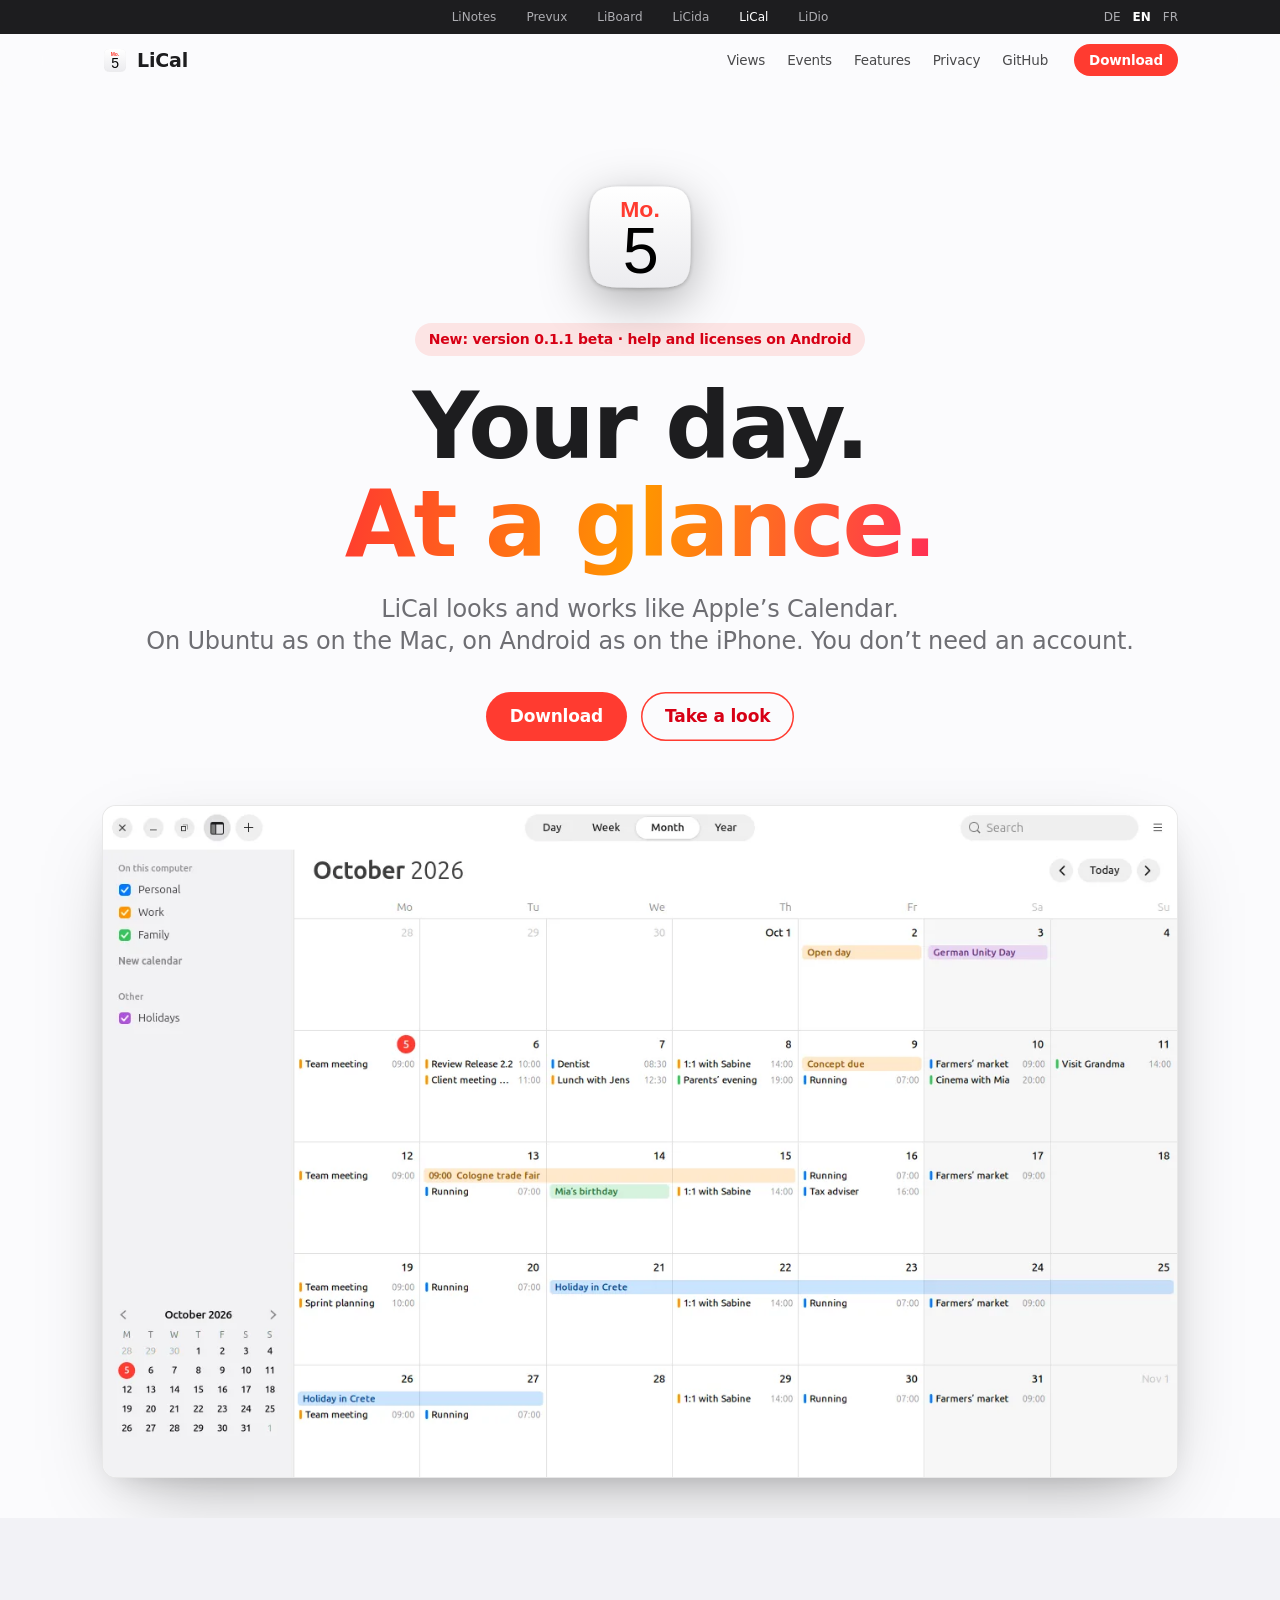
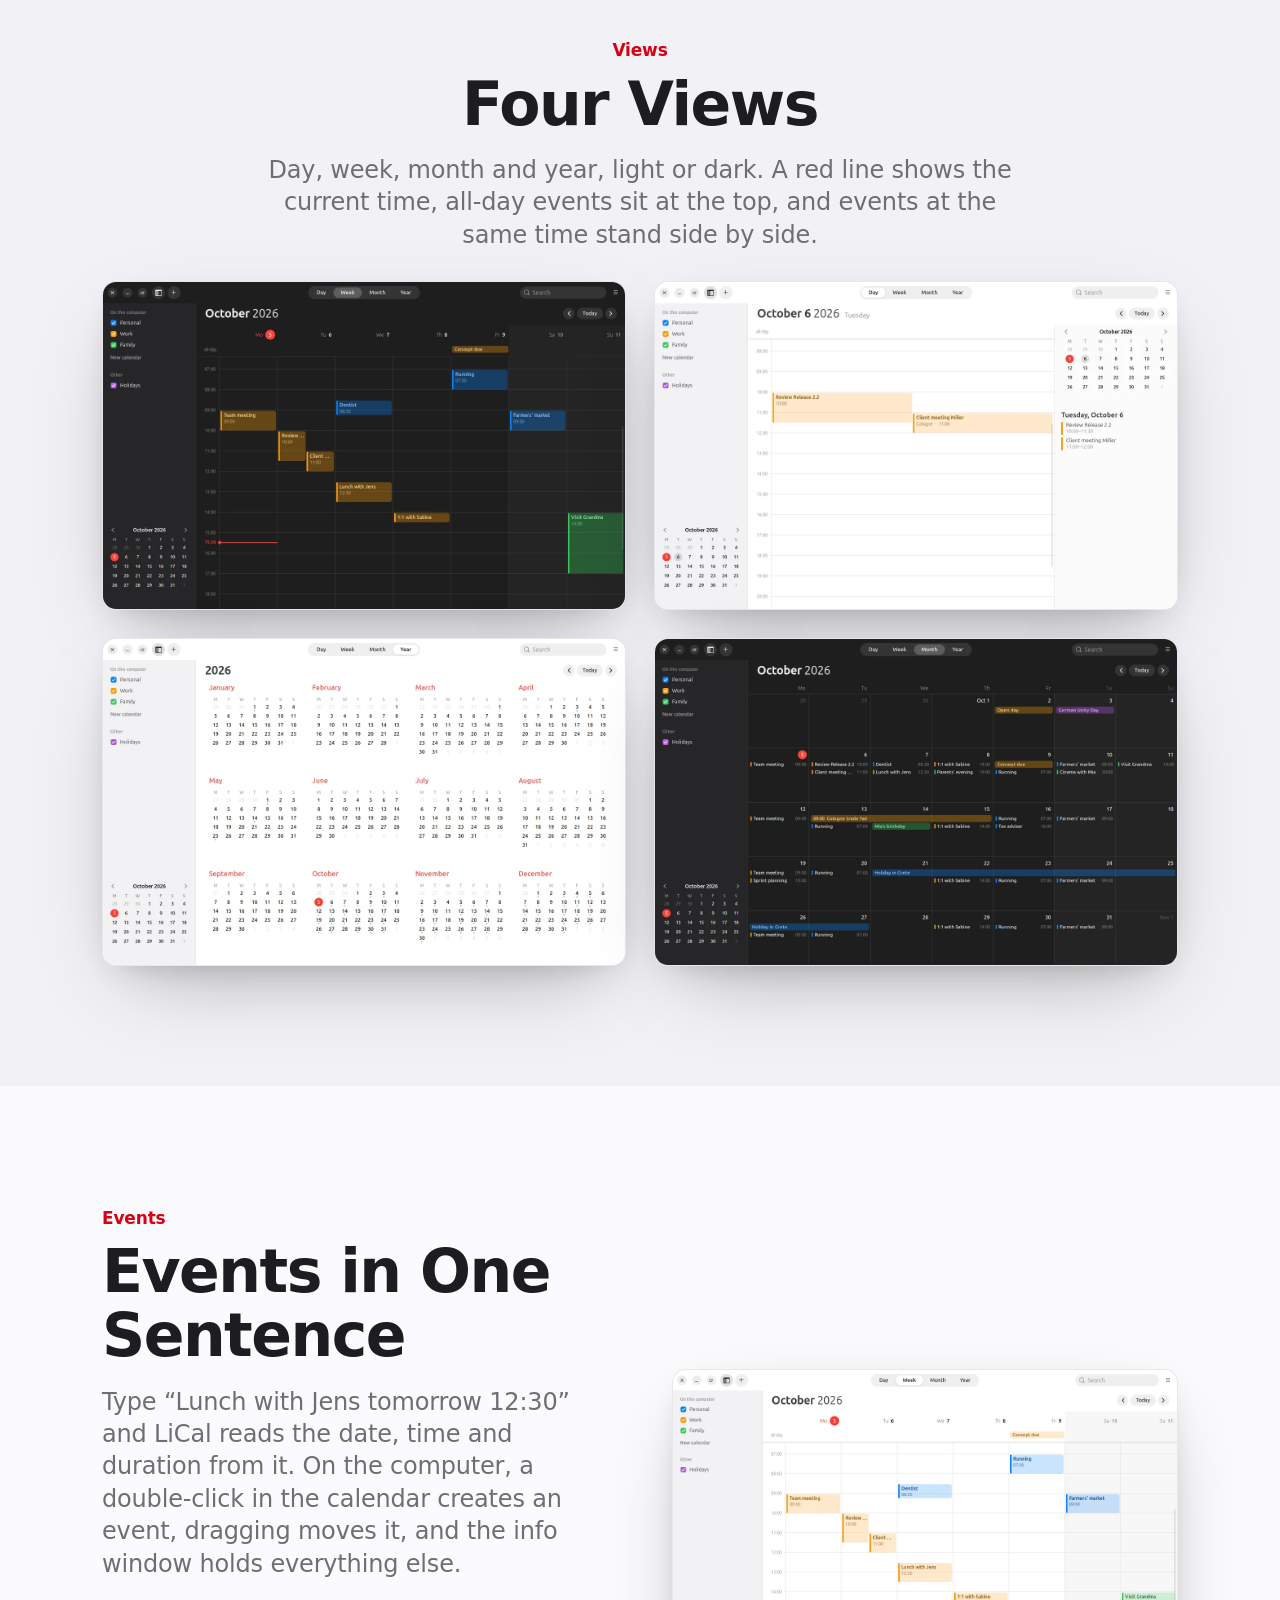
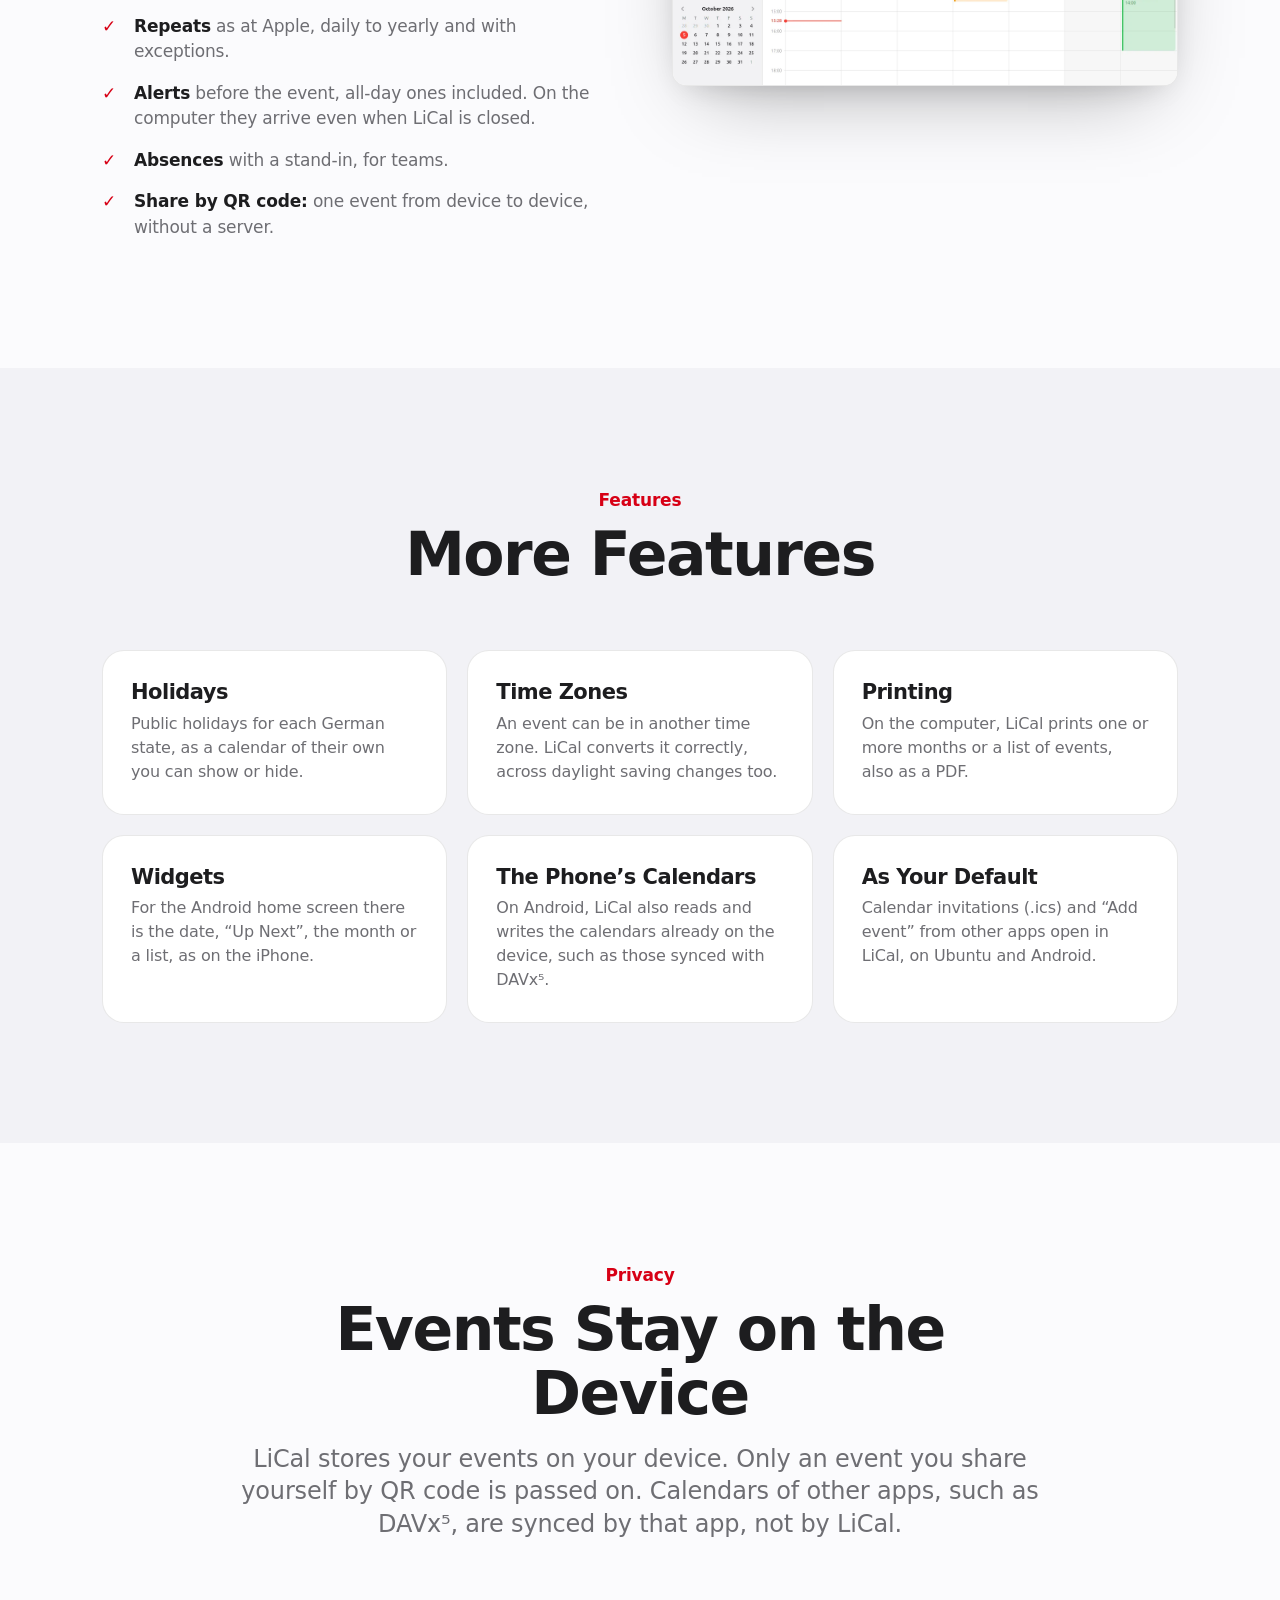
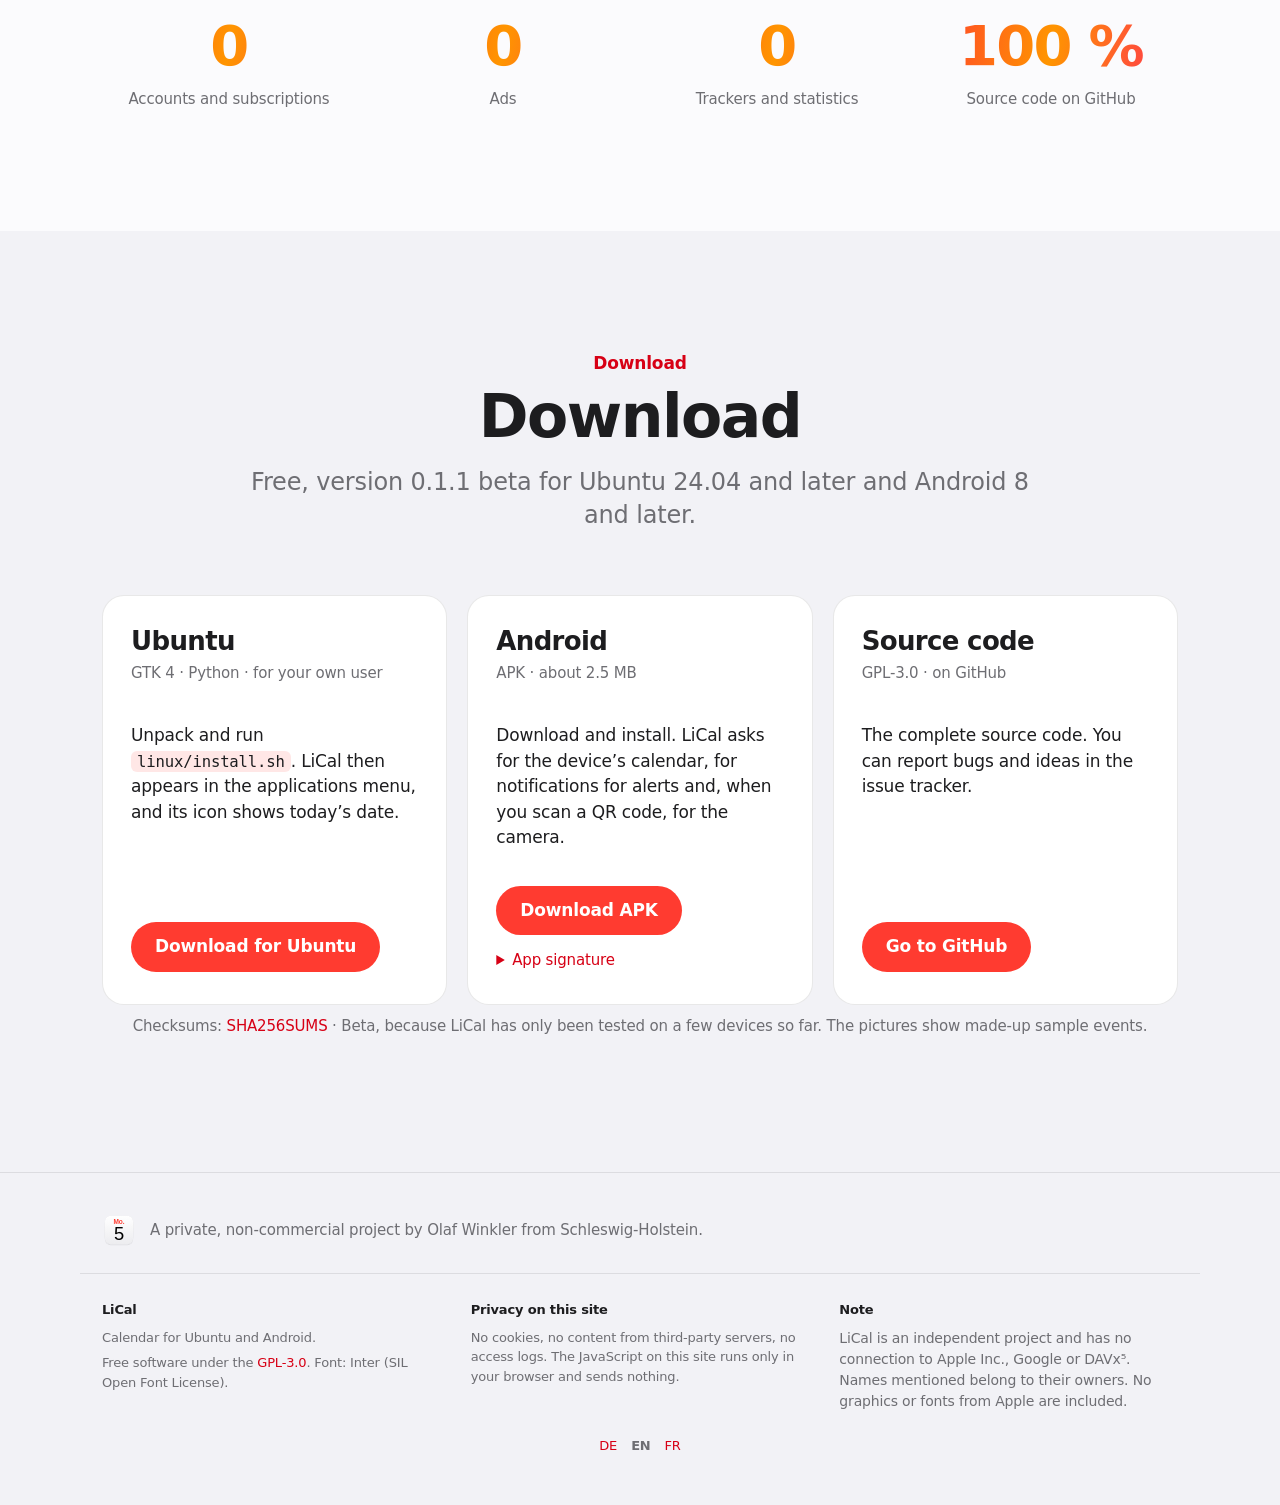
==== commit 851fa2c1: "LiCal 0.1.1 Beta: Hilfe und Lizenzen auf Android, Übersetzungen, Aktionsblatt, Transparenzbericht Co" ====
--- a/homepage/index.html
+++ b/homepage/index.html
@@ -4,10 +4,10 @@
 <meta charset="utf-8">
 <meta name="viewport" content="width=device-width, initial-scale=1, viewport-fit=cover">
 <title>LiCal – Der Kalender, wie man ihn von Apple kennt</title>
-<meta name="description" content="LiCal ist ein Kalender für Ubuntu und Android im Aussehen und Bedienkonzept von Apples Kalender – Monat, Woche, Tag und Jahr, Hinweise, Feiertage, Widgets. Ohne Konto, ohne Werbung, ohne Datensammlung.">
+<meta name="description" content="LiCal ist ein Kalender für Ubuntu und Android, aufgebaut wie Apples Kalender. Er zeigt Tag, Woche, Monat und Jahr, erinnert an Termine und kennt die Feiertage. Er braucht kein Konto und zeigt keine Werbung.">
 <link rel="icon" href="lical.svg" type="image/svg+xml">
 <link rel="stylesheet" href="site.css">
-<!--lang--><link rel="alternate" hreflang="de" href="https://lisoft.goip.de/lical/"><link rel="alternate" hreflang="en" href="https://lisoft.goip.de/lical/en/"><link rel="alternate" hreflang="fr" href="https://lisoft.goip.de/lical/fr/">
+<!--lang--><link rel="alternate" hreflang="de" href="https://lisoftware.de/lical/"><link rel="alternate" hreflang="en" href="https://lisoftware.de/lical/en/"><link rel="alternate" hreflang="fr" href="https://lisoftware.de/lical/fr/">
 <style>
 .apps .wrap { position: relative; }
 .lang-switch { position: absolute; right: 22px; display: flex; gap: 12px; }
@@ -31,12 +31,12 @@
 
 <div class="apps">
   <div class="wrap">
-    <a href="https://lisoft.goip.de/linotes/">LiNotes</a>
-    <a href="https://lisoft.goip.de/prevux/">Prevux</a>
-    <a href="https://lisoft.goip.de/liboard/">LiBoard</a>
-    <a href="https://lisoft.goip.de/licida/">LiCida</a>
-    <a href="https://lisoft.goip.de/lical/" aria-current="page">LiCal</a>
-    <a href="https://lisoft.goip.de/lidio/">LiDio</a>
+    <a href="https://lisoftware.de/linotes/">LiNotes</a>
+    <a href="https://lisoftware.de/prevux/">Prevux</a>
+    <a href="https://lisoftware.de/liboard/">LiBoard</a>
+    <a href="https://lisoftware.de/licida/">LiCida</a>
+    <a href="https://lisoftware.de/lical/" aria-current="page">LiCal</a>
+    <a href="https://lisoftware.de/lidio/">LiDio</a>
   <!--lang--><span class="lang-switch"><a href="./" hreflang="de" lang="de" aria-current="true">DE</a><a href="en/" hreflang="en" lang="en">EN</a><a href="fr/" hreflang="fr" lang="fr">FR</a></span><!--/lang-->
   </div>
 </div>
@@ -60,11 +60,11 @@
 <section class="hero">
   <div class="wrap">
     <img class="app-icon reveal" src="lical.svg" alt="LiCal-Symbol" width="120" height="120">
-    <span class="badge reveal">Neu: Version 0.1 Beta · Ubuntu und Android</span>
+    <span class="badge reveal">Neu: Version 0.1.1 Beta · Hilfe und Lizenzen auf Android</span>
     <h1 class="display reveal d1">Dein Tag.<br><span class="gradient-text">Auf einen Blick.</span></h1>
-    <p class="lead reveal d2">LiCal ist ein Kalender im Aussehen und Bedienkonzept von Apples Kalender –<br>auf Ubuntu wie auf dem Mac, auf Android wie auf dem iPhone. Ohne Konto, ohne Cloud-Zwang.</p>
+    <p class="lead reveal d2">LiCal sieht aus und bedient sich wie Apples Kalender.<br>Unter Ubuntu wie auf dem Mac, unter Android wie auf dem iPhone. Ein Konto brauchst du nicht.</p>
     <div class="actions reveal d3">
-      <a class="btn" href="#laden">Kostenlos laden</a>
+      <a class="btn" href="#laden">Laden</a>
       <a class="btn ghost" href="#ansichten">Ansehen</a>
     </div>
     <div class="hero-shot reveal"><div class="window"><img src="img/month.webp" alt="LiCal unter Ubuntu: Monatsansicht Oktober mit Terminen in Kalenderfarben" width="1600" height="1056"></div></div>
@@ -74,8 +74,8 @@
 <section id="ansichten" class="alt">
   <div class="wrap section-head reveal" style="margin-bottom: 30px">
     <p class="eyebrow">Ansichten</p>
-    <h2 class="headline">Tag. Woche. Monat. Jahr.</h2>
-    <p class="lead">Mit dem roten Strich für „jetzt“, Ganztägigem oben, überlappenden Terminen nebeneinander – hell oder dunkel.</p>
+    <h2 class="headline">Vier Ansichten</h2>
+    <p class="lead">Tag, Woche, Monat und Jahr, hell oder dunkel. Ein roter Strich zeigt die aktuelle Uhrzeit, ganztägige Termine stehen oben, und Termine zur selben Zeit stehen nebeneinander.</p>
   </div>
   <div class="wrap twin">
     <figure class="reveal" style="margin:0"><div class="window"><img src="img/week-dunkel.webp" alt="Wochenansicht im dunklen Erscheinungsbild" loading="lazy"></div></figure>
@@ -90,13 +90,13 @@
     <div class="split">
       <div class="reveal">
         <p class="eyebrow">Termine</p>
-        <h2 class="headline">Einfach<br>hinschreiben.</h2>
-        <p class="lead">„Mittag mit Jens morgen 12:30“ – LiCal versteht Datum, Uhrzeit und Dauer aus einem Satz. Doppelklick in den Kalender legt an, Ziehen verschiebt, das Infofenster hat alles Weitere.</p>
+        <h2 class="headline">Termine in einem Satz</h2>
+        <p class="lead">Schreib „Mittag mit Jens morgen 12:30“, und LiCal liest Datum, Uhrzeit und Dauer daraus. Am Computer legt ein Doppelklick in den Kalender einen Termin an, Ziehen verschiebt ihn, und im Infofenster stellst du alles Weitere ein.</p>
         <ul class="checks">
-          <li><b>Wiederholungen</b> wie bei Apple – täglich bis jährlich, mit Ausnahmen.</li>
-          <li><b>Hinweise</b> vor dem Termin, auch für ganztägige; am Computer auch, wenn LiCal zu ist.</li>
+          <li><b>Wiederholungen</b> wie bei Apple, täglich bis jährlich und mit Ausnahmen.</li>
+          <li><b>Hinweise</b> vor dem Termin, auch für ganztägige. Am Computer kommen sie auch, wenn LiCal geschlossen ist.</li>
           <li><b>Abwesenheiten</b> mit Vertretung, für Teams.</li>
-          <li><b>Per QR-Code weitergeben</b> – ein Termin von Gerät zu Gerät, ohne Server.</li>
+          <li><b>Per QR-Code weitergeben:</b> ein Termin von Gerät zu Gerät, ohne Server.</li>
         </ul>
       </div>
       <div class="reveal d1"><div class="window"><img src="img/week.webp" alt="Wochenansicht" loading="lazy"></div></div>
@@ -108,17 +108,16 @@
   <div class="wrap">
     <div class="section-head reveal">
       <p class="eyebrow">Funktionen</p>
-      <h2 class="headline">Und so viel mehr.</h2>
+      <h2 class="headline">Weitere Funktionen</h2>
     </div>
     <div class="tiles">
       <div class="tile reveal"><h3>Feiertage</h3><p>Gesetzliche Feiertage je Bundesland, als eigener Kalender ein- und ausblendbar.</p></div>
-      <div class="tile reveal d1"><h3>Zeitzonen</h3><p>Termine in anderer Zeitzone anlegen – LiCal rechnet richtig, auch über die Zeitumstellung.</p></div>
-      <div class="tile reveal d2"><h3>Drucken</h3><p>Monat, Woche oder Tag als sauberes Blatt – am Computer direkt aus LiCal.</p></div>
-      <div class="tile reveal"><h3>Widgets</h3><p>Auf dem Android-Startbildschirm: das Datum, „Als Nächstes“, der Monat oder eine Liste – wie beim iPhone.</p></div>
-      <div class="tile reveal d1"><h3>Kalender des Handys</h3><p>Auf Android liest und schreibt LiCal auch die Kalender, die schon auf dem Gerät sind – etwa per DAVx⁵ abgeglichen.</p></div>
-      <div class="tile reveal d2"><h3>Als Standard</h3><p>Kalendereinladungen (.ics) und „Termin hinzufügen“ anderer Apps öffnen in LiCal – auf Ubuntu und Android.</p></div>
-    </div>
-    <p class="center lead reveal" style="margin-top: 40px; font-size: 17px">Als Nächstes: Abgleich im Team – Ende-zu-Ende verschlüsselt, direkt zwischen den Geräten, ein eigener Server nur als Rückfallebene.</p>
+      <div class="tile reveal d1"><h3>Zeitzonen</h3><p>Ein Termin kann in einer anderen Zeitzone liegen. LiCal rechnet ihn richtig um, auch über die Zeitumstellung hinweg.</p></div>
+      <div class="tile reveal d2"><h3>Drucken</h3><p>Am Computer druckt LiCal einen oder mehrere Monate oder eine Terminliste, auch als PDF.</p></div>
+      <div class="tile reveal"><h3>Widgets</h3><p>Für den Android-Startbildschirm gibt es das Datum, „Als Nächstes“, den Monat oder eine Liste, wie beim iPhone.</p></div>
+      <div class="tile reveal d1"><h3>Kalender des Handys</h3><p>Auf Android liest und schreibt LiCal auch die Kalender, die schon auf dem Gerät sind, etwa die per DAVx⁵ abgeglichenen.</p></div>
+      <div class="tile reveal d2"><h3>Als Standard</h3><p>Kalendereinladungen (.ics) und „Termin hinzufügen“ aus anderen Apps öffnen sich in LiCal, unter Ubuntu und Android.</p></div>
+    </div>
   </div>
 </section>
 
@@ -126,14 +125,14 @@
   <div class="wrap">
     <div class="section-head reveal">
       <p class="eyebrow">Datenschutz</p>
-      <h2 class="headline">Deine Termine<br>gehören dir.</h2>
-      <p class="lead">Datenschutz ist bei LiCal das oberste Gebot: Termine bleiben auf deinem Gerät. Weitergegeben wird nur, was du selbst freigibst – und nur so lange, wie du willst.</p>
+      <h2 class="headline">Termine bleiben auf dem Gerät</h2>
+      <p class="lead">LiCal speichert deine Termine auf deinem Gerät. Weitergegeben wird nur ein Termin, den du selbst per QR-Code teilst. Kalender anderer Apps, etwa aus DAVx⁵, gleicht die jeweilige App ab, nicht LiCal.</p>
     </div>
     <div class="facts">
       <div class="reveal"><div class="num gradient-text">0</div><div class="lbl">Konten und Abos</div></div>
       <div class="reveal d1"><div class="num gradient-text">0</div><div class="lbl">Werbung</div></div>
       <div class="reveal d2"><div class="num gradient-text">0</div><div class="lbl">Tracker und Statistik</div></div>
-      <div class="reveal d3"><div class="num gradient-text">100 %</div><div class="lbl">offener Quellcode</div></div>
+      <div class="reveal d3"><div class="num gradient-text">100 %</div><div class="lbl">Quelltext auf GitHub</div></div>
     </div>
   </div>
 </section>
@@ -142,21 +141,21 @@
   <div class="wrap">
     <div class="section-head reveal">
       <p class="eyebrow">Laden</p>
-      <h2 class="headline">Leg los. Kostenlos.</h2>
-      <p class="lead">Version 0.1 Beta – für Ubuntu 24.04 und neuer sowie Android 10 und neuer.</p>
+      <h2 class="headline">Herunterladen</h2>
+      <p class="lead">Kostenlos, Version 0.1.1 Beta für Ubuntu 24.04 und neuer sowie Android 8 und neuer.</p>
     </div>
     <div class="downloads">
       <div class="download reveal">
         <h3>Ubuntu</h3>
         <div class="meta">GTK 4 · Python · für den eigenen Benutzer</div>
-        <div class="grow"><p>Entpacken und <code class="inline">linux/install.sh</code> ausführen – LiCal erscheint im Anwendungsmenü, das Symbol zeigt das heutige Datum.</p></div>
-        <a class="btn" href="download/LiCal-0.1b-ubuntu.tar.gz">Für Ubuntu laden</a>
+        <div class="grow"><p>Entpacken und <code class="inline">linux/install.sh</code> ausführen. LiCal erscheint dann im Anwendungsmenü, und sein Symbol zeigt das heutige Datum.</p></div>
+        <a class="btn" href="download/LiCal-0.1.1-ubuntu.tar.gz">Für Ubuntu laden</a>
       </div>
       <div class="download reveal d1">
         <h3>Android</h3>
         <div class="meta">APK · rund 2,5 MB</div>
-        <div class="grow"><p>Herunterladen und installieren. LiCal fragt nach dem Kalender des Geräts und nach Benachrichtigungen für Hinweise.</p></div>
-        <a class="btn" href="download/LiCal-0.1b.apk">APK laden</a>
+        <div class="grow"><p>Herunterladen und installieren. LiCal fragt nach dem Kalender des Geräts, nach Mitteilungen für Hinweise und, wenn du einen QR-Code scannst, nach der Kamera.</p></div>
+        <a class="btn" href="download/LiCal-0.1.1.apk">APK laden</a>
         <details><summary>App-Signatur</summary>
           <p>SHA-256: <code style="word-break: break-all">b53ba4b14abd79e1d31be87858fc0e9a59f13baef9a8531a01cefaddf93ebed9</code></p>
         </details>
@@ -164,11 +163,10 @@
       <div class="download reveal d2">
         <h3>Quelltext</h3>
         <div class="meta">GPL-3.0 · auf GitHub</div>
-        <div class="grow"><p>Jede Zeile einsehbar. Fehler oder Ideen gern im Issue-Tracker.</p></div>
+        <div class="grow"><p>Der vollständige Quelltext. Fehler und Ideen kannst du im Issue-Tracker melden.</p></div>
         <a class="btn" href="https://github.com/veritasX1/LiCal">Zu GitHub</a>
       </div>
     </div>
-    <p class="center reveal" style="margin-top: 50px; font-size: 19px; font-weight: 600">Entwickelt von LiSoftware in Schleswig-Holstein.</p>
     <p class="center" style="margin-top: 10px; color: var(--muted); font-size: 15px">Prüfsummen: <a href="download/SHA256SUMS">SHA256SUMS</a> · Beta, weil LiCal bisher nur auf wenigen Geräten getestet ist. Die Bilder zeigen erfundene Beispieltermine.</p>
   </div>
 </section>
@@ -178,12 +176,12 @@
 <footer>
   <div class="wrap made">
     <img src="lical.svg" alt="" width="34" height="34">
-    <p><b>Entwickelt in Schleswig-Holstein.</b><br>Von LiSoftware – zwischen Nord- und Ostsee.</p>
+    <p>Ein privates, nichtkommerzielles Projekt von Olaf Winkler aus Schleswig-Holstein.</p>
   </div>
   <div class="wrap cols">
     <div>
       <h4>LiCal</h4>
-      <p>Kalender für Ubuntu und Android. Ein privates, nichtkommerzielles Projekt von LiSoftware.</p>
+      <p>Kalender für Ubuntu und Android.</p>
       <p>Freie Software unter der <a href="https://github.com/veritasX1/LiCal/blob/main/LICENSE">GPL-3.0</a>. Schrift Inter (SIL Open Font License).</p>
     </div>
     <div>
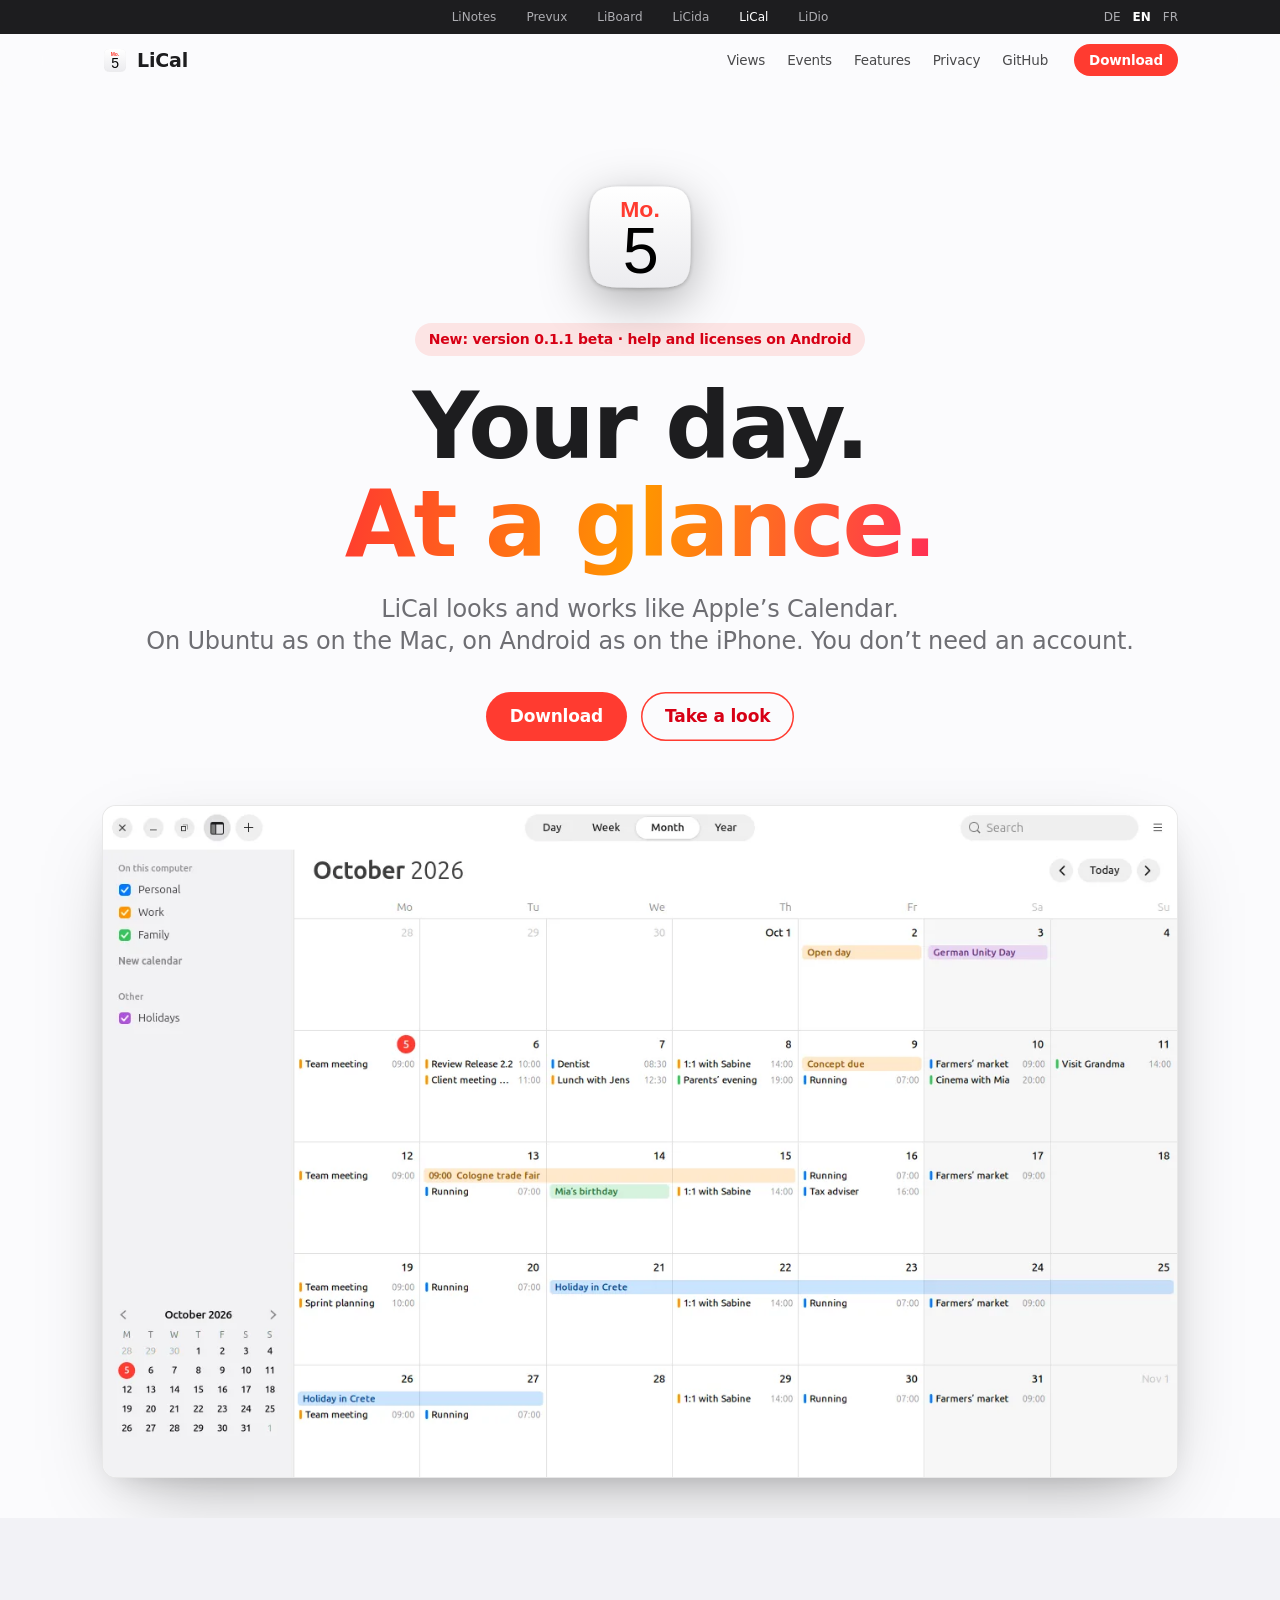
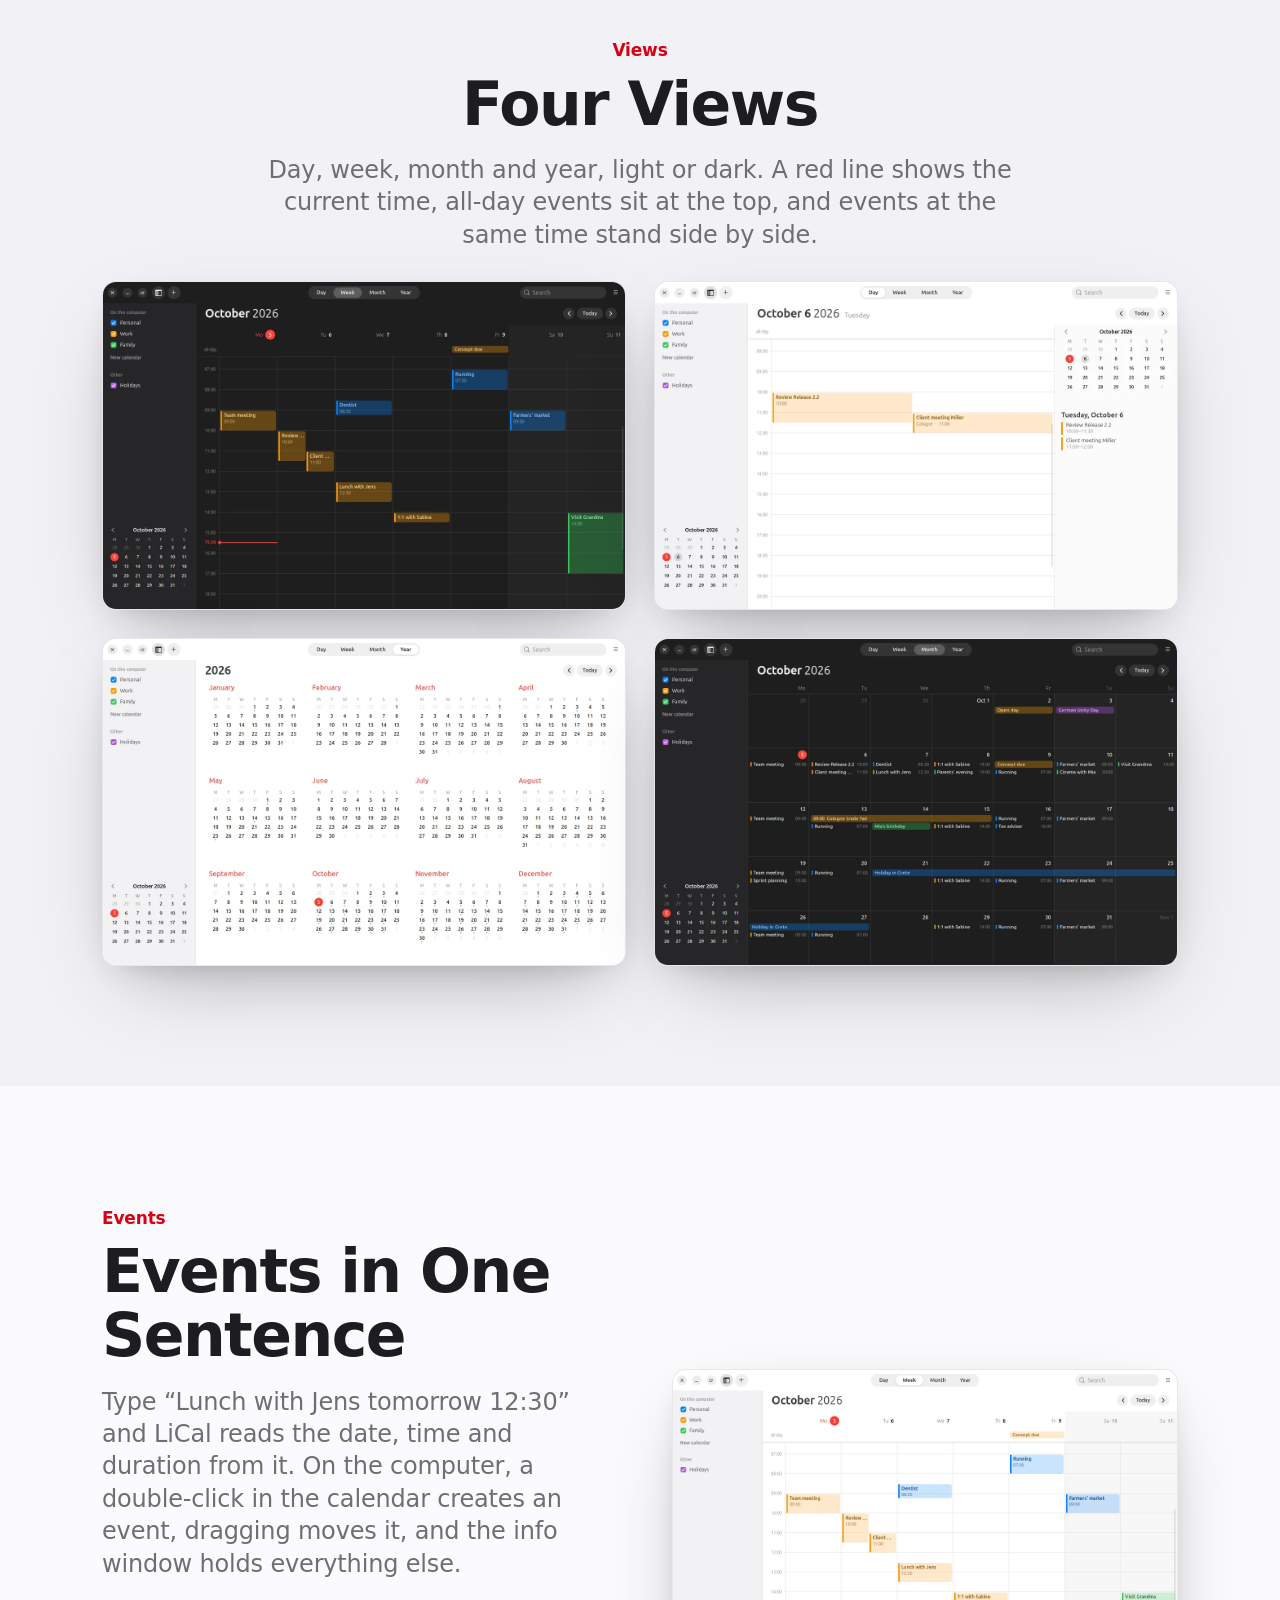
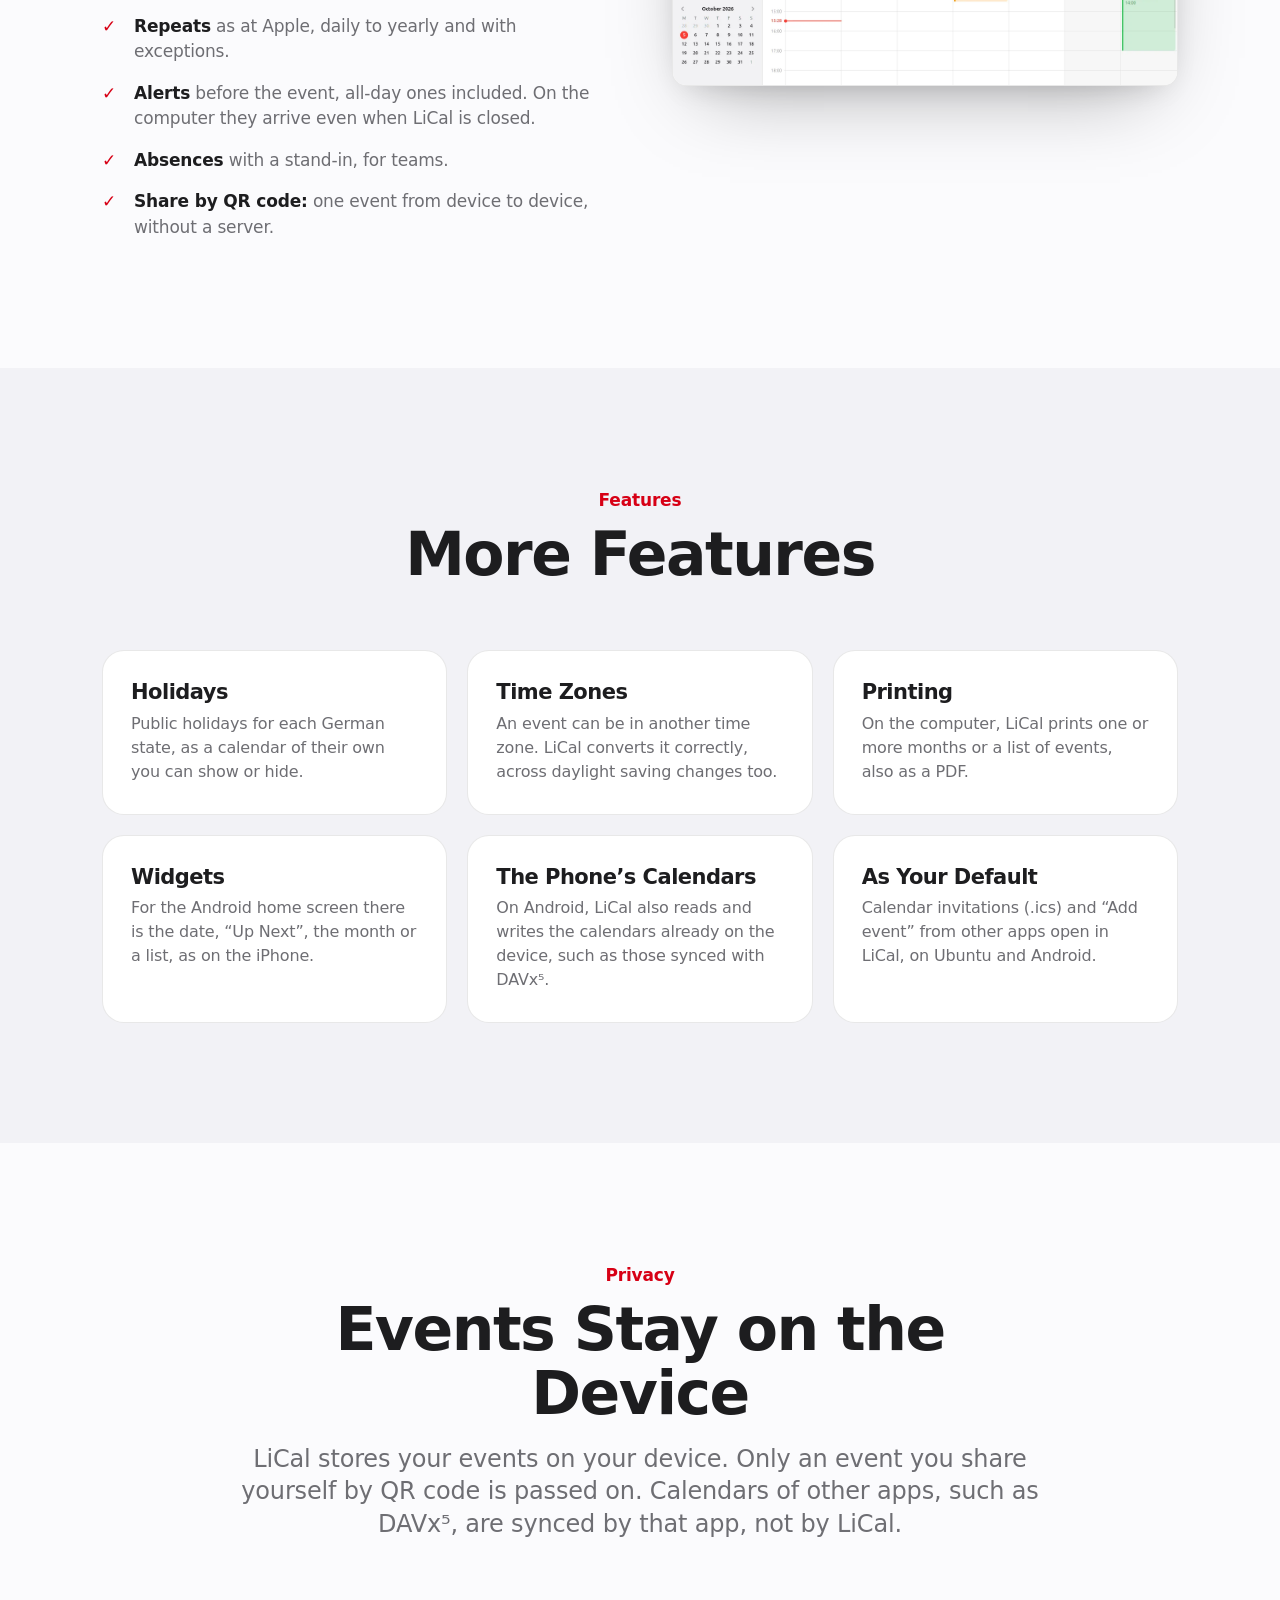
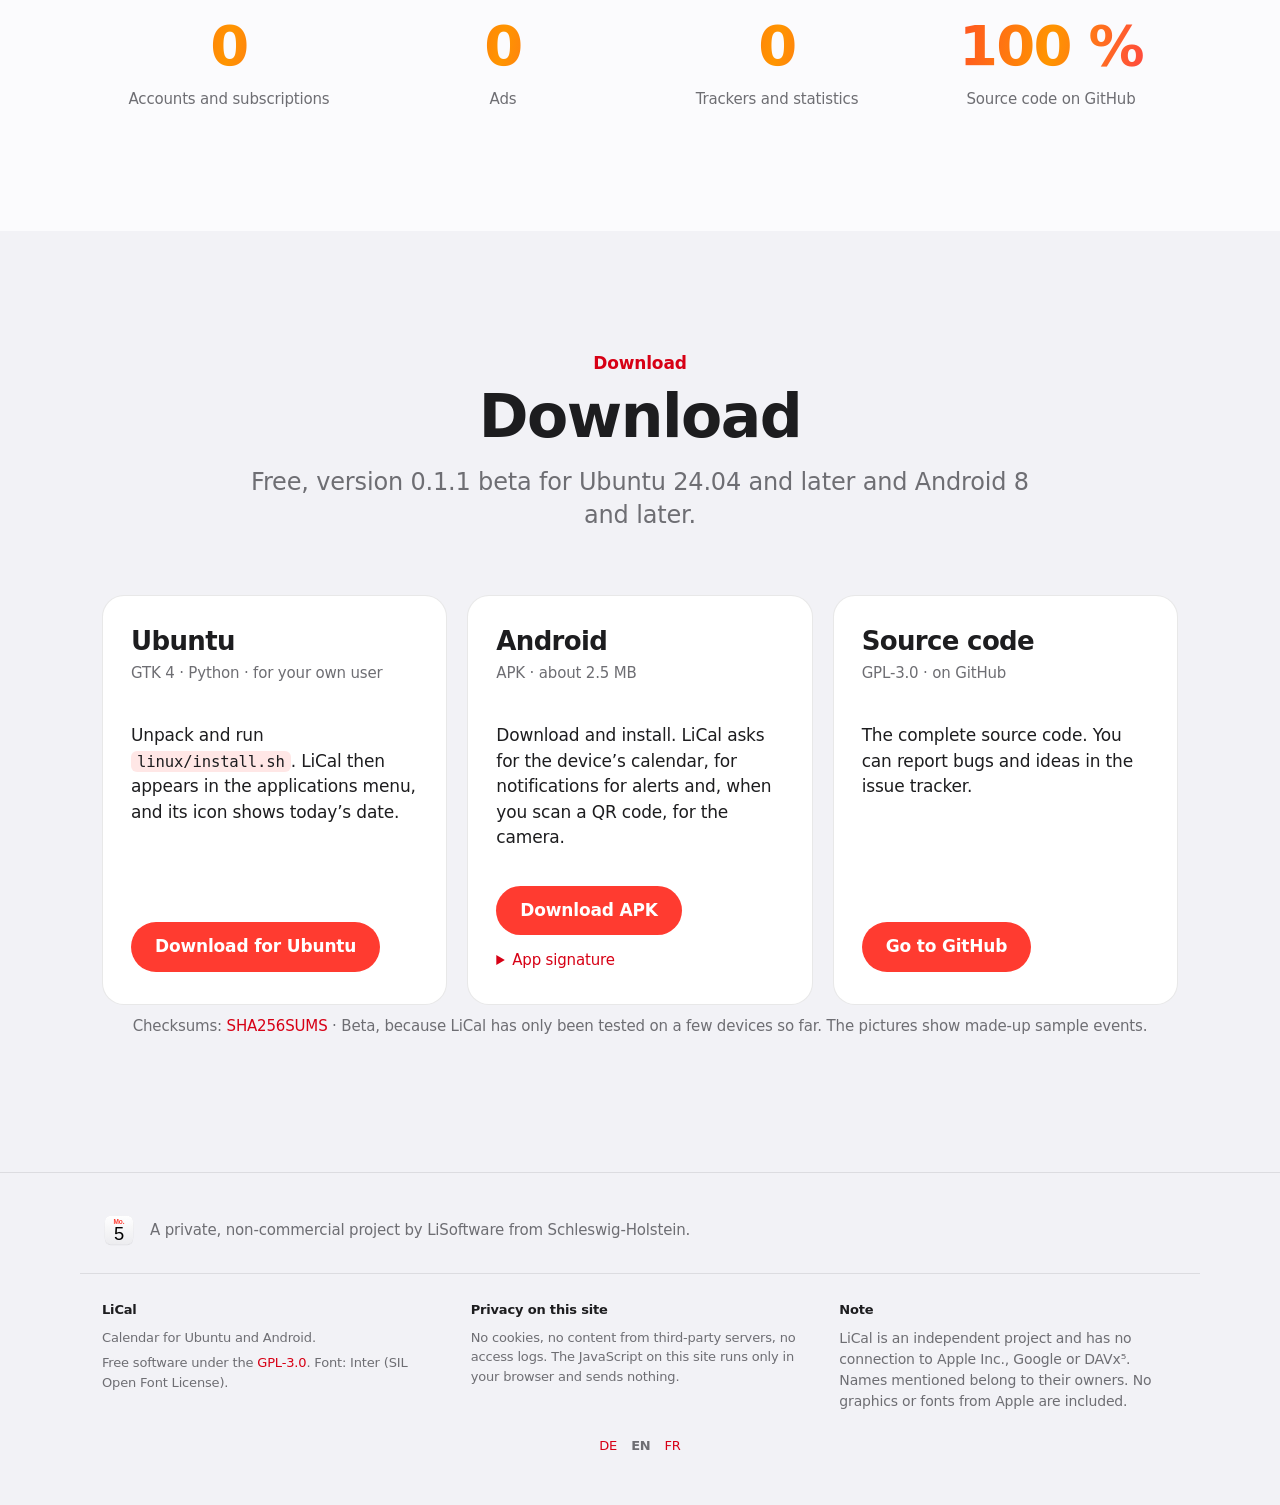
==== commit 89c1c244: "LiCal 0.1.1 Beta: Hilfe und Lizenzen auf Android, Übersetzungen, Aktionsblatt, Transparenzbericht Co" ====
--- a/homepage/index.html
+++ b/homepage/index.html
@@ -176,7 +176,7 @@
 <footer>
   <div class="wrap made">
     <img src="lical.svg" alt="" width="34" height="34">
-    <p>Ein privates, nichtkommerzielles Projekt von Olaf Winkler aus Schleswig-Holstein.</p>
+    <p>Ein privates, nichtkommerzielles Projekt von LiSoftware aus Schleswig-Holstein.</p>
   </div>
   <div class="wrap cols">
     <div>
